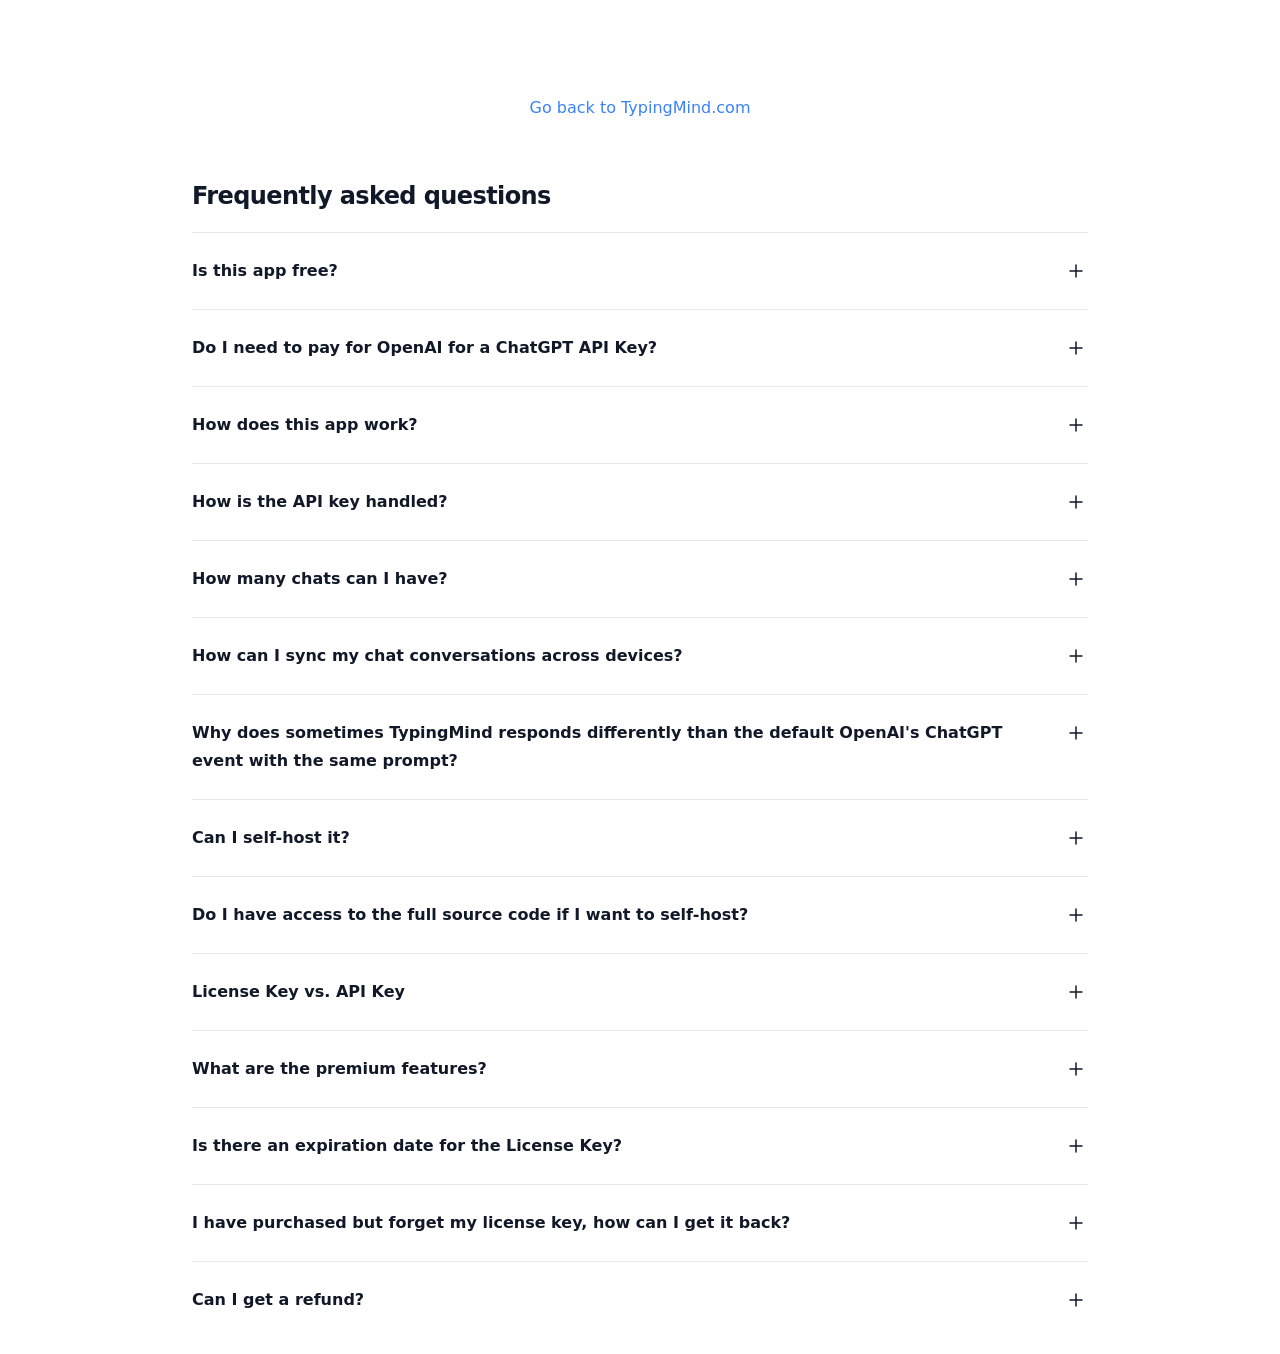
==== faqs.html @ 3e40cc97 "first commit" ====
<!DOCTYPE html><html class="h-full bg-white"><head><meta charSet="utf-8"/><title>Privacy Policy</title><meta name="title" content="TypingMind — A better UI for ChatGPT"/><meta name="description" content="Use ChatGPT with enhanced features like faster response, integrated research tools, prompt library, etc."/><meta property="og:type" content="website"/><meta property="og:url" content="https://typingmind.com/"/><meta property="og:title" content="TypingMind — A better UI for ChatGPT"/><meta property="og:description" content="Use ChatGPT with enhanced features like faster response, integrated research tools, prompt library, etc."/><meta property="og:image" content="https://typingmind.com/poster.png"/><meta property="twitter:card" content="summary_large_image"/><meta property="twitter:url" content="https://typingmind.com/"/><meta property="twitter:title" content="TypingMind — A better UI for ChatGPT"/><meta property="twitter:description" content="Use ChatGPT with enhanced features like faster response, integrated research tools, prompt library, etc."/><meta property="twitter:image" content="https://typingmind.com/poster.png"/><meta name="viewport" content="initial-scale=1, viewport-fit=cover"/><link rel="apple-touch-icon" sizes="152x152" href="/apple-icon-152x152.png"/><link rel="apple-touch-icon" sizes="180x180" href="/apple-icon-180x180.png"/><link rel="icon" type="image/png" sizes="192x192" href="/android-icon-192x192.png"/><link rel="icon" type="image/png" sizes="32x32" href="/favicon-32x32.png"/><link rel="icon" type="image/png" sizes="96x96" href="/favicon-96x96.png"/><link rel="icon" type="image/png" sizes="16x16" href="/favicon-16x16.png"/><link rel="manifest" href="/manifest.json"/><meta name="msapplication-TileColor" content="#ffffff"/><meta name="msapplication-TileImage" content="/ms-icon-144x144.png"/><meta name="theme-color" content="#ffffff"/><meta name="next-head-count" content="25"/><link rel="preload" href="/_next/static/css/171b575410aa240c.css" as="style"/><link rel="stylesheet" href="/_next/static/css/171b575410aa240c.css" data-n-g=""/><noscript data-n-css=""></noscript><script defer="" nomodule="" src="/_next/static/chunks/polyfills-c67a75d1b6f99dc8.js"></script><script src="/_next/static/chunks/webpack-41e4e2d1eb0c0667.js" defer=""></script><script src="/_next/static/chunks/framework-73b8966a3c579ab0.js" defer=""></script><script src="/_next/static/chunks/main-46d7d4518a70ec45.js" defer=""></script><script src="/_next/static/chunks/pages/_app-5fbbe632f30f3ffa.js" defer=""></script><script src="/_next/static/chunks/pages/faqs-4e0dca6d0a93a025.js" defer=""></script><script src="/_next/static/TPPel5Y0nddbW3hP3biga/_buildManifest.js" defer=""></script><script src="/_next/static/TPPel5Y0nddbW3hP3biga/_ssgManifest.js" defer=""></script></head><body class="h-full"><div id="__next"><div class="min-h-screen bg-white"><div class="py-10 "><main><div class="my-10 text-center sticky top-0 bg-white p-4"><a href="/" class="text-blue-500 hover:underline">Go back to TypingMind.com</a></div><div class="px-6"><div class="bg-white"><div class="mx-auto max-w-7xl"><div class="mx-auto max-w-4xl divide-y divide-gray-900/10"><h2 class="text-2xl font-bold leading-10 tracking-tight text-gray-900">Frequently asked questions</h2><dl class="mt-4 space-y-6 divide-y divide-gray-900/10"><div class="pt-6" data-headlessui-state=""><dt><button class="flex w-full items-start justify-between text-left text-gray-900" id="headlessui-disclosure-button-:R26km:" type="button" aria-expanded="false" data-headlessui-state=""><span class="text-base font-semibold leading-7">Is this app free?</span><span class="ml-6 flex h-7 items-center"><svg xmlns="http://www.w3.org/2000/svg" fill="none" viewBox="0 0 24 24" stroke-width="1.5" stroke="currentColor" aria-hidden="true" class="h-6 w-6"><path stroke-linecap="round" stroke-linejoin="round" d="M12 6v12m6-6H6"></path></svg></span></button></dt></div><div class="pt-6" data-headlessui-state=""><dt><button class="flex w-full items-start justify-between text-left text-gray-900" id="headlessui-disclosure-button-:R2akm:" type="button" aria-expanded="false" data-headlessui-state=""><span class="text-base font-semibold leading-7">Do I need to pay for OpenAI for a ChatGPT API Key?</span><span class="ml-6 flex h-7 items-center"><svg xmlns="http://www.w3.org/2000/svg" fill="none" viewBox="0 0 24 24" stroke-width="1.5" stroke="currentColor" aria-hidden="true" class="h-6 w-6"><path stroke-linecap="round" stroke-linejoin="round" d="M12 6v12m6-6H6"></path></svg></span></button></dt></div><div class="pt-6" data-headlessui-state=""><dt><button class="flex w-full items-start justify-between text-left text-gray-900" id="headlessui-disclosure-button-:R2ekm:" type="button" aria-expanded="false" data-headlessui-state=""><span class="text-base font-semibold leading-7">How does this app work?</span><span class="ml-6 flex h-7 items-center"><svg xmlns="http://www.w3.org/2000/svg" fill="none" viewBox="0 0 24 24" stroke-width="1.5" stroke="currentColor" aria-hidden="true" class="h-6 w-6"><path stroke-linecap="round" stroke-linejoin="round" d="M12 6v12m6-6H6"></path></svg></span></button></dt></div><div class="pt-6" data-headlessui-state=""><dt><button class="flex w-full items-start justify-between text-left text-gray-900" id="headlessui-disclosure-button-:R2ikm:" type="button" aria-expanded="false" data-headlessui-state=""><span class="text-base font-semibold leading-7">How is the API key handled?</span><span class="ml-6 flex h-7 items-center"><svg xmlns="http://www.w3.org/2000/svg" fill="none" viewBox="0 0 24 24" stroke-width="1.5" stroke="currentColor" aria-hidden="true" class="h-6 w-6"><path stroke-linecap="round" stroke-linejoin="round" d="M12 6v12m6-6H6"></path></svg></span></button></dt></div><div class="pt-6" data-headlessui-state=""><dt><button class="flex w-full items-start justify-between text-left text-gray-900" id="headlessui-disclosure-button-:R2mkm:" type="button" aria-expanded="false" data-headlessui-state=""><span class="text-base font-semibold leading-7">How many chats can I have?</span><span class="ml-6 flex h-7 items-center"><svg xmlns="http://www.w3.org/2000/svg" fill="none" viewBox="0 0 24 24" stroke-width="1.5" stroke="currentColor" aria-hidden="true" class="h-6 w-6"><path stroke-linecap="round" stroke-linejoin="round" d="M12 6v12m6-6H6"></path></svg></span></button></dt></div><div class="pt-6" data-headlessui-state=""><dt><button class="flex w-full items-start justify-between text-left text-gray-900" id="headlessui-disclosure-button-:R2qkm:" type="button" aria-expanded="false" data-headlessui-state=""><span class="text-base font-semibold leading-7">How can I sync my chat conversations across devices?</span><span class="ml-6 flex h-7 items-center"><svg xmlns="http://www.w3.org/2000/svg" fill="none" viewBox="0 0 24 24" stroke-width="1.5" stroke="currentColor" aria-hidden="true" class="h-6 w-6"><path stroke-linecap="round" stroke-linejoin="round" d="M12 6v12m6-6H6"></path></svg></span></button></dt></div><div class="pt-6" data-headlessui-state=""><dt><button class="flex w-full items-start justify-between text-left text-gray-900" id="headlessui-disclosure-button-:R2ukm:" type="button" aria-expanded="false" data-headlessui-state=""><span class="text-base font-semibold leading-7">Why does sometimes TypingMind responds differently than the default OpenAI&#x27;s ChatGPT event with the same prompt?</span><span class="ml-6 flex h-7 items-center"><svg xmlns="http://www.w3.org/2000/svg" fill="none" viewBox="0 0 24 24" stroke-width="1.5" stroke="currentColor" aria-hidden="true" class="h-6 w-6"><path stroke-linecap="round" stroke-linejoin="round" d="M12 6v12m6-6H6"></path></svg></span></button></dt></div><div class="pt-6" data-headlessui-state=""><dt><button class="flex w-full items-start justify-between text-left text-gray-900" id="headlessui-disclosure-button-:R32km:" type="button" aria-expanded="false" data-headlessui-state=""><span class="text-base font-semibold leading-7">Can I self-host it?</span><span class="ml-6 flex h-7 items-center"><svg xmlns="http://www.w3.org/2000/svg" fill="none" viewBox="0 0 24 24" stroke-width="1.5" stroke="currentColor" aria-hidden="true" class="h-6 w-6"><path stroke-linecap="round" stroke-linejoin="round" d="M12 6v12m6-6H6"></path></svg></span></button></dt></div><div class="pt-6" data-headlessui-state=""><dt><button class="flex w-full items-start justify-between text-left text-gray-900" id="headlessui-disclosure-button-:R36km:" type="button" aria-expanded="false" data-headlessui-state=""><span class="text-base font-semibold leading-7">Do I have access to the full source code if I want to self-host?</span><span class="ml-6 flex h-7 items-center"><svg xmlns="http://www.w3.org/2000/svg" fill="none" viewBox="0 0 24 24" stroke-width="1.5" stroke="currentColor" aria-hidden="true" class="h-6 w-6"><path stroke-linecap="round" stroke-linejoin="round" d="M12 6v12m6-6H6"></path></svg></span></button></dt></div><div class="pt-6" data-headlessui-state=""><dt><button class="flex w-full items-start justify-between text-left text-gray-900" id="headlessui-disclosure-button-:R3akm:" type="button" aria-expanded="false" data-headlessui-state=""><span class="text-base font-semibold leading-7">License Key vs. API Key</span><span class="ml-6 flex h-7 items-center"><svg xmlns="http://www.w3.org/2000/svg" fill="none" viewBox="0 0 24 24" stroke-width="1.5" stroke="currentColor" aria-hidden="true" class="h-6 w-6"><path stroke-linecap="round" stroke-linejoin="round" d="M12 6v12m6-6H6"></path></svg></span></button></dt></div><div class="pt-6" data-headlessui-state=""><dt><button class="flex w-full items-start justify-between text-left text-gray-900" id="headlessui-disclosure-button-:R3ekm:" type="button" aria-expanded="false" data-headlessui-state=""><span class="text-base font-semibold leading-7">What are the premium features?</span><span class="ml-6 flex h-7 items-center"><svg xmlns="http://www.w3.org/2000/svg" fill="none" viewBox="0 0 24 24" stroke-width="1.5" stroke="currentColor" aria-hidden="true" class="h-6 w-6"><path stroke-linecap="round" stroke-linejoin="round" d="M12 6v12m6-6H6"></path></svg></span></button></dt></div><div class="pt-6" data-headlessui-state=""><dt><button class="flex w-full items-start justify-between text-left text-gray-900" id="headlessui-disclosure-button-:R3ikm:" type="button" aria-expanded="false" data-headlessui-state=""><span class="text-base font-semibold leading-7">Is there an expiration date for the License Key?</span><span class="ml-6 flex h-7 items-center"><svg xmlns="http://www.w3.org/2000/svg" fill="none" viewBox="0 0 24 24" stroke-width="1.5" stroke="currentColor" aria-hidden="true" class="h-6 w-6"><path stroke-linecap="round" stroke-linejoin="round" d="M12 6v12m6-6H6"></path></svg></span></button></dt></div><div class="pt-6" data-headlessui-state=""><dt><button class="flex w-full items-start justify-between text-left text-gray-900" id="headlessui-disclosure-button-:R3mkm:" type="button" aria-expanded="false" data-headlessui-state=""><span class="text-base font-semibold leading-7">I have purchased but forget my license key, how can I get it back?</span><span class="ml-6 flex h-7 items-center"><svg xmlns="http://www.w3.org/2000/svg" fill="none" viewBox="0 0 24 24" stroke-width="1.5" stroke="currentColor" aria-hidden="true" class="h-6 w-6"><path stroke-linecap="round" stroke-linejoin="round" d="M12 6v12m6-6H6"></path></svg></span></button></dt></div><div class="pt-6" data-headlessui-state=""><dt><button class="flex w-full items-start justify-between text-left text-gray-900" id="headlessui-disclosure-button-:R3qkm:" type="button" aria-expanded="false" data-headlessui-state=""><span class="text-base font-semibold leading-7">Can I get a refund?</span><span class="ml-6 flex h-7 items-center"><svg xmlns="http://www.w3.org/2000/svg" fill="none" viewBox="0 0 24 24" stroke-width="1.5" stroke="currentColor" aria-hidden="true" class="h-6 w-6"><path stroke-linecap="round" stroke-linejoin="round" d="M12 6v12m6-6H6"></path></svg></span></button></dt></div></dl></div></div></div></div></main></div></div></div><script id="__NEXT_DATA__" type="application/json">{"props":{"pageProps":{}},"page":"/faqs","query":{},"buildId":"TPPel5Y0nddbW3hP3biga","nextExport":true,"autoExport":true,"isFallback":false,"scriptLoader":[]}</script></body></html>
---- _next/static/css/171b575410aa240c.css ----
/*
! tailwindcss v3.2.7 | MIT License | https://tailwindcss.com
*/*,:after,:before{box-sizing:border-box;border:0 solid #e5e7eb}:after,:before{--tw-content:""}html{line-height:1.5;-webkit-text-size-adjust:100%;-moz-tab-size:4;-o-tab-size:4;tab-size:4;font-family:ui-sans-serif,system-ui,-apple-system,BlinkMacSystemFont,Segoe UI,Roboto,Helvetica Neue,Arial,Noto Sans,sans-serif,Apple Color Emoji,Segoe UI Emoji,Segoe UI Symbol,Noto Color Emoji;font-feature-settings:normal}body{margin:0;line-height:inherit}hr{height:0;color:inherit;border-top-width:1px}abbr:where([title]){-webkit-text-decoration:underline dotted;text-decoration:underline dotted}h1,h2,h3,h4,h5,h6{font-size:inherit;font-weight:inherit}a{color:inherit;text-decoration:inherit}b,strong{font-weight:bolder}code,kbd,pre,samp{font-family:ui-monospace,SFMono-Regular,Menlo,Monaco,Consolas,Liberation Mono,Courier New,monospace;font-size:1em}small{font-size:80%}sub,sup{font-size:75%;line-height:0;position:relative;vertical-align:baseline}sub{bottom:-.25em}sup{top:-.5em}table{text-indent:0;border-color:inherit;border-collapse:collapse}button,input,optgroup,select,textarea{font-family:inherit;font-size:100%;font-weight:inherit;line-height:inherit;color:inherit;margin:0;padding:0}button,select{text-transform:none}[type=button],[type=reset],[type=submit],button{-webkit-appearance:button;background-color:transparent;background-image:none}:-moz-focusring{outline:auto}:-moz-ui-invalid{box-shadow:none}progress{vertical-align:baseline}::-webkit-inner-spin-button,::-webkit-outer-spin-button{height:auto}[type=search]{-webkit-appearance:textfield;outline-offset:-2px}::-webkit-search-decoration{-webkit-appearance:none}::-webkit-file-upload-button{-webkit-appearance:button;font:inherit}summary{display:list-item}blockquote,dd,dl,figure,h1,h2,h3,h4,h5,h6,hr,p,pre{margin:0}fieldset{margin:0}fieldset,legend{padding:0}menu,ol,ul{list-style:none;margin:0;padding:0}textarea{resize:vertical}input::-moz-placeholder,textarea::-moz-placeholder{color:#9ca3af}input::placeholder,textarea::placeholder{color:#9ca3af}[role=button],button{cursor:pointer}:disabled{cursor:default}audio,canvas,embed,iframe,img,object,svg,video{display:block;vertical-align:middle}img,video{max-width:100%;height:auto}[hidden]{display:none}[multiple],[type=date],[type=datetime-local],[type=email],[type=month],[type=number],[type=password],[type=search],[type=tel],[type=text],[type=time],[type=url],[type=week],select,textarea{-webkit-appearance:none;-moz-appearance:none;appearance:none;background-color:#fff;border-color:#6b7280;border-width:1px;border-radius:0;padding:.5rem .75rem;font-size:1rem;line-height:1.5rem;--tw-shadow:0 0 #0000}[multiple]:focus,[type=date]:focus,[type=datetime-local]:focus,[type=email]:focus,[type=month]:focus,[type=number]:focus,[type=password]:focus,[type=search]:focus,[type=tel]:focus,[type=text]:focus,[type=time]:focus,[type=url]:focus,[type=week]:focus,select:focus,textarea:focus{outline:2px solid transparent;outline-offset:2px;--tw-ring-inset:var(--tw-empty,/*!*/ /*!*/);--tw-ring-offset-width:0px;--tw-ring-offset-color:#fff;--tw-ring-color:#2563eb;--tw-ring-offset-shadow:var(--tw-ring-inset) 0 0 0 var(--tw-ring-offset-width) var(--tw-ring-offset-color);--tw-ring-shadow:var(--tw-ring-inset) 0 0 0 calc(1px + var(--tw-ring-offset-width)) var(--tw-ring-color);box-shadow:var(--tw-ring-offset-shadow),var(--tw-ring-shadow),var(--tw-shadow);border-color:#2563eb}input::-moz-placeholder,textarea::-moz-placeholder{color:#6b7280;opacity:1}input::placeholder,textarea::placeholder{color:#6b7280;opacity:1}::-webkit-datetime-edit-fields-wrapper{padding:0}::-webkit-date-and-time-value{min-height:1.5em}::-webkit-datetime-edit,::-webkit-datetime-edit-day-field,::-webkit-datetime-edit-hour-field,::-webkit-datetime-edit-meridiem-field,::-webkit-datetime-edit-millisecond-field,::-webkit-datetime-edit-minute-field,::-webkit-datetime-edit-month-field,::-webkit-datetime-edit-second-field,::-webkit-datetime-edit-year-field{padding-top:0;padding-bottom:0}select{background-image:url("data:image/svg+xml,%3csvg xmlns='http://www.w3.org/2000/svg' fill='none' viewBox='0 0 20 20'%3e%3cpath stroke='%236b7280' stroke-linecap='round' stroke-linejoin='round' stroke-width='1.5' d='M6 8l4 4 4-4'/%3e%3c/svg%3e");background-position:right .5rem center;background-repeat:no-repeat;background-size:1.5em 1.5em;padding-right:2.5rem;-webkit-print-color-adjust:exact;print-color-adjust:exact}[multiple]{background-image:none;background-position:0 0;background-repeat:unset;background-size:initial;padding-right:.75rem;-webkit-print-color-adjust:unset;print-color-adjust:unset}[type=checkbox],[type=radio]{-webkit-appearance:none;-moz-appearance:none;appearance:none;padding:0;-webkit-print-color-adjust:exact;print-color-adjust:exact;display:inline-block;vertical-align:middle;background-origin:border-box;-webkit-user-select:none;-moz-user-select:none;user-select:none;flex-shrink:0;height:1rem;width:1rem;color:#2563eb;background-color:#fff;border-color:#6b7280;border-width:1px;--tw-shadow:0 0 #0000}[type=checkbox]{border-radius:0}[type=radio]{border-radius:100%}[type=checkbox]:focus,[type=radio]:focus{outline:2px solid transparent;outline-offset:2px;--tw-ring-inset:var(--tw-empty,/*!*/ /*!*/);--tw-ring-offset-width:2px;--tw-ring-offset-color:#fff;--tw-ring-color:#2563eb;--tw-ring-offset-shadow:var(--tw-ring-inset) 0 0 0 var(--tw-ring-offset-width) var(--tw-ring-offset-color);--tw-ring-shadow:var(--tw-ring-inset) 0 0 0 calc(2px + var(--tw-ring-offset-width)) var(--tw-ring-color);box-shadow:var(--tw-ring-offset-shadow),var(--tw-ring-shadow),var(--tw-shadow)}[type=checkbox]:checked,[type=radio]:checked{border-color:transparent;background-color:currentColor;background-size:100% 100%;background-position:50%;background-repeat:no-repeat}[type=checkbox]:checked{background-image:url("data:image/svg+xml,%3csvg viewBox='0 0 16 16' fill='white' xmlns='http://www.w3.org/2000/svg'%3e%3cpath d='M12.207 4.793a1 1 0 010 1.414l-5 5a1 1 0 01-1.414 0l-2-2a1 1 0 011.414-1.414L6.5 9.086l4.293-4.293a1 1 0 011.414 0z'/%3e%3c/svg%3e")}[type=radio]:checked{background-image:url("data:image/svg+xml,%3csvg viewBox='0 0 16 16' fill='white' xmlns='http://www.w3.org/2000/svg'%3e%3ccircle cx='8' cy='8' r='3'/%3e%3c/svg%3e")}[type=checkbox]:checked:focus,[type=checkbox]:checked:hover,[type=radio]:checked:focus,[type=radio]:checked:hover{border-color:transparent;background-color:currentColor}[type=checkbox]:indeterminate{background-image:url("data:image/svg+xml,%3csvg xmlns='http://www.w3.org/2000/svg' fill='none' viewBox='0 0 16 16'%3e%3cpath stroke='white' stroke-linecap='round' stroke-linejoin='round' stroke-width='2' d='M4 8h8'/%3e%3c/svg%3e");border-color:transparent;background-color:currentColor;background-size:100% 100%;background-position:50%;background-repeat:no-repeat}[type=checkbox]:indeterminate:focus,[type=checkbox]:indeterminate:hover{border-color:transparent;background-color:currentColor}[type=file]{background:unset;border-color:inherit;border-width:0;border-radius:0;padding:0;font-size:unset;line-height:inherit}[type=file]:focus{outline:1px solid ButtonText;outline:1px auto -webkit-focus-ring-color}*,:after,:before{--tw-border-spacing-x:0;--tw-border-spacing-y:0;--tw-translate-x:0;--tw-translate-y:0;--tw-rotate:0;--tw-skew-x:0;--tw-skew-y:0;--tw-scale-x:1;--tw-scale-y:1;--tw-pan-x: ;--tw-pan-y: ;--tw-pinch-zoom: ;--tw-scroll-snap-strictness:proximity;--tw-ordinal: ;--tw-slashed-zero: ;--tw-numeric-figure: ;--tw-numeric-spacing: ;--tw-numeric-fraction: ;--tw-ring-inset: ;--tw-ring-offset-width:0px;--tw-ring-offset-color:#fff;--tw-ring-color:rgba(59,130,246,.5);--tw-ring-offset-shadow:0 0 #0000;--tw-ring-shadow:0 0 #0000;--tw-shadow:0 0 #0000;--tw-shadow-colored:0 0 #0000;--tw-blur: ;--tw-brightness: ;--tw-contrast: ;--tw-grayscale: ;--tw-hue-rotate: ;--tw-invert: ;--tw-saturate: ;--tw-sepia: ;--tw-drop-shadow: ;--tw-backdrop-blur: ;--tw-backdrop-brightness: ;--tw-backdrop-contrast: ;--tw-backdrop-grayscale: ;--tw-backdrop-hue-rotate: ;--tw-backdrop-invert: ;--tw-backdrop-opacity: ;--tw-backdrop-saturate: ;--tw-backdrop-sepia: }::backdrop{--tw-border-spacing-x:0;--tw-border-spacing-y:0;--tw-translate-x:0;--tw-translate-y:0;--tw-rotate:0;--tw-skew-x:0;--tw-skew-y:0;--tw-scale-x:1;--tw-scale-y:1;--tw-pan-x: ;--tw-pan-y: ;--tw-pinch-zoom: ;--tw-scroll-snap-strictness:proximity;--tw-ordinal: ;--tw-slashed-zero: ;--tw-numeric-figure: ;--tw-numeric-spacing: ;--tw-numeric-fraction: ;--tw-ring-inset: ;--tw-ring-offset-width:0px;--tw-ring-offset-color:#fff;--tw-ring-color:rgba(59,130,246,.5);--tw-ring-offset-shadow:0 0 #0000;--tw-ring-shadow:0 0 #0000;--tw-shadow:0 0 #0000;--tw-shadow-colored:0 0 #0000;--tw-blur: ;--tw-brightness: ;--tw-contrast: ;--tw-grayscale: ;--tw-hue-rotate: ;--tw-invert: ;--tw-saturate: ;--tw-sepia: ;--tw-drop-shadow: ;--tw-backdrop-blur: ;--tw-backdrop-brightness: ;--tw-backdrop-contrast: ;--tw-backdrop-grayscale: ;--tw-backdrop-hue-rotate: ;--tw-backdrop-invert: ;--tw-backdrop-opacity: ;--tw-backdrop-saturate: ;--tw-backdrop-sepia: }.prose{color:var(--tw-prose-body);max-width:65ch}.prose :where(p):not(:where([class~=not-prose] *)){margin-top:1.25em;margin-bottom:1.25em}.prose :where([class~=lead]):not(:where([class~=not-prose] *)){color:var(--tw-prose-lead);font-size:1.25em;line-height:1.6;margin-top:1.2em;margin-bottom:1.2em}.prose :where(a):not(:where([class~=not-prose] *)){color:var(--tw-prose-links);text-decoration:underline;font-weight:500}.prose :where(strong):not(:where([class~=not-prose] *)){color:var(--tw-prose-bold);font-weight:600}.prose :where(a strong):not(:where([class~=not-prose] *)){color:inherit}.prose :where(blockquote strong):not(:where([class~=not-prose] *)){color:inherit}.prose :where(thead th strong):not(:where([class~=not-prose] *)){color:inherit}.prose :where(ol):not(:where([class~=not-prose] *)){list-style-type:decimal;margin-top:1.25em;margin-bottom:1.25em;padding-left:1.625em}.prose :where(ol[type=A]):not(:where([class~=not-prose] *)){list-style-type:upper-alpha}.prose :where(ol[type=a]):not(:where([class~=not-prose] *)){list-style-type:lower-alpha}.prose :where(ol[type=A s]):not(:where([class~=not-prose] *)){list-style-type:upper-alpha}.prose :where(ol[type=a s]):not(:where([class~=not-prose] *)){list-style-type:lower-alpha}.prose :where(ol[type=I]):not(:where([class~=not-prose] *)){list-style-type:upper-roman}.prose :where(ol[type=i]):not(:where([class~=not-prose] *)){list-style-type:lower-roman}.prose :where(ol[type=I s]):not(:where([class~=not-prose] *)){list-style-type:upper-roman}.prose :where(ol[type=i s]):not(:where([class~=not-prose] *)){list-style-type:lower-roman}.prose :where(ol[type="1"]):not(:where([class~=not-prose] *)){list-style-type:decimal}.prose :where(ul):not(:where([class~=not-prose] *)){list-style-type:disc;margin-top:1.25em;margin-bottom:1.25em;padding-left:1.625em}.prose :where(ol>li):not(:where([class~=not-prose] *))::marker{font-weight:400;color:var(--tw-prose-counters)}.prose :where(ul>li):not(:where([class~=not-prose] *))::marker{color:var(--tw-prose-bullets)}.prose :where(hr):not(:where([class~=not-prose] *)){border-color:var(--tw-prose-hr);border-top-width:1px;margin-top:3em;margin-bottom:3em}.prose :where(blockquote):not(:where([class~=not-prose] *)){font-weight:500;font-style:italic;color:var(--tw-prose-quotes);border-left-width:.25rem;border-left-color:var(--tw-prose-quote-borders);quotes:"\201C""\201D""\2018""\2019";margin-top:1.6em;margin-bottom:1.6em;padding-left:1em}.prose :where(h1):not(:where([class~=not-prose] *)){color:var(--tw-prose-headings);font-weight:800;font-size:2.25em;margin-top:0;margin-bottom:.8888889em;line-height:1.1111111}.prose :where(h1 strong):not(:where([class~=not-prose] *)){font-weight:900;color:inherit}.prose :where(h2):not(:where([class~=not-prose] *)){color:var(--tw-prose-headings);font-weight:700;font-size:1.5em;margin-top:2em;margin-bottom:1em;line-height:1.3333333}.prose :where(h2 strong):not(:where([class~=not-prose] *)){font-weight:800;color:inherit}.prose :where(h3):not(:where([class~=not-prose] *)){color:var(--tw-prose-headings);font-weight:600;font-size:1.25em;margin-top:1.6em;margin-bottom:.6em;line-height:1.6}.prose :where(h3 strong):not(:where([class~=not-prose] *)){font-weight:700;color:inherit}.prose :where(h4):not(:where([class~=not-prose] *)){color:var(--tw-prose-headings);font-weight:600;margin-top:1.5em;margin-bottom:.5em;line-height:1.5}.prose :where(h4 strong):not(:where([class~=not-prose] *)){font-weight:700;color:inherit}.prose :where(img):not(:where([class~=not-prose] *)){margin-top:2em;margin-bottom:2em}.prose :where(figure>*):not(:where([class~=not-prose] *)){margin-top:0;margin-bottom:0}.prose :where(figcaption):not(:where([class~=not-prose] *)){color:var(--tw-prose-captions);font-size:.875em;line-height:1.4285714;margin-top:.8571429em}.prose :where(a code):not(:where([class~=not-prose] *)){color:inherit}.prose :where(h1 code):not(:where([class~=not-prose] *)){color:inherit}.prose :where(h2 code):not(:where([class~=not-prose] *)){color:inherit;font-size:.875em}.prose :where(h3 code):not(:where([class~=not-prose] *)){color:inherit;font-size:.9em}.prose :where(h4 code):not(:where([class~=not-prose] *)){color:inherit}.prose :where(blockquote code):not(:where([class~=not-prose] *)){color:inherit}.prose :where(thead th code):not(:where([class~=not-prose] *)){color:inherit}.prose :where(pre code):not(:where([class~=not-prose] *)):before{content:none}.prose :where(pre code):not(:where([class~=not-prose] *)):after{content:none}.prose :where(table):not(:where([class~=not-prose] *)){width:100%;table-layout:auto;text-align:left;margin-top:2em;margin-bottom:2em;font-size:.875em;line-height:1.7142857}.prose :where(thead):not(:where([class~=not-prose] *)){border-bottom-width:1px;border-bottom-color:var(--tw-prose-th-borders)}.prose :where(thead th):not(:where([class~=not-prose] *)){color:var(--tw-prose-headings);font-weight:600;vertical-align:bottom;padding-right:.5714286em;padding-bottom:.5714286em;padding-left:.5714286em}.prose :where(tbody tr):not(:where([class~=not-prose] *)){border-bottom-width:1px;border-bottom-color:var(--tw-prose-td-borders)}.prose :where(tbody tr:last-child):not(:where([class~=not-prose] *)){border-bottom-width:0}.prose :where(tbody td):not(:where([class~=not-prose] *)){vertical-align:baseline}.prose :where(tfoot):not(:where([class~=not-prose] *)){border-top-width:1px;border-top-color:var(--tw-prose-th-borders)}.prose :where(tfoot td):not(:where([class~=not-prose] *)){vertical-align:top}.prose{--tw-prose-body:#374151;--tw-prose-headings:#111827;--tw-prose-lead:#4b5563;--tw-prose-links:#111827;--tw-prose-bold:#111827;--tw-prose-counters:#6b7280;--tw-prose-bullets:#d1d5db;--tw-prose-hr:#e5e7eb;--tw-prose-quotes:#111827;--tw-prose-quote-borders:#e5e7eb;--tw-prose-captions:#6b7280;--tw-prose-code:#111827;--tw-prose-pre-code:#e5e7eb;--tw-prose-pre-bg:#1f2937;--tw-prose-th-borders:#d1d5db;--tw-prose-td-borders:#e5e7eb;--tw-prose-invert-body:#d1d5db;--tw-prose-invert-headings:#fff;--tw-prose-invert-lead:#9ca3af;--tw-prose-invert-links:#fff;--tw-prose-invert-bold:#fff;--tw-prose-invert-counters:#9ca3af;--tw-prose-invert-bullets:#4b5563;--tw-prose-invert-hr:#374151;--tw-prose-invert-quotes:#f3f4f6;--tw-prose-invert-quote-borders:#374151;--tw-prose-invert-captions:#9ca3af;--tw-prose-invert-code:#fff;--tw-prose-invert-pre-code:#d1d5db;--tw-prose-invert-pre-bg:rgba(0,0,0,.5);--tw-prose-invert-th-borders:#4b5563;--tw-prose-invert-td-borders:#374151;font-size:1rem;line-height:1.75}.prose :where(video):not(:where([class~=not-prose] *)){margin-top:2em;margin-bottom:2em}.prose :where(figure):not(:where([class~=not-prose] *)){margin-top:2em;margin-bottom:2em}.prose :where(li):not(:where([class~=not-prose] *)){margin-top:.5em;margin-bottom:.5em}.prose :where(ol>li):not(:where([class~=not-prose] *)){padding-left:.375em}.prose :where(ul>li):not(:where([class~=not-prose] *)){padding-left:.375em}.prose :where(.prose>ul>li p):not(:where([class~=not-prose] *)){margin-top:.75em;margin-bottom:.75em}.prose :where(.prose>ul>li>:first-child):not(:where([class~=not-prose] *)){margin-top:1.25em}.prose :where(.prose>ul>li>:last-child):not(:where([class~=not-prose] *)){margin-bottom:1.25em}.prose :where(.prose>ol>li>:first-child):not(:where([class~=not-prose] *)){margin-top:1.25em}.prose :where(.prose>ol>li>:last-child):not(:where([class~=not-prose] *)){margin-bottom:1.25em}.prose :where(ul ul,ul ol,ol ul,ol ol):not(:where([class~=not-prose] *)){margin-top:.75em;margin-bottom:.75em}.prose :where(hr+*):not(:where([class~=not-prose] *)){margin-top:0}.prose :where(h2+*):not(:where([class~=not-prose] *)){margin-top:0}.prose :where(h3+*):not(:where([class~=not-prose] *)){margin-top:0}.prose :where(h4+*):not(:where([class~=not-prose] *)){margin-top:0}.prose :where(thead th:first-child):not(:where([class~=not-prose] *)){padding-left:0}.prose :where(thead th:last-child):not(:where([class~=not-prose] *)){padding-right:0}.prose :where(tbody td,tfoot td):not(:where([class~=not-prose] *)){padding:.5714286em}.prose :where(tbody td:first-child,tfoot td:first-child):not(:where([class~=not-prose] *)){padding-left:0}.prose :where(tbody td:last-child,tfoot td:last-child):not(:where([class~=not-prose] *)){padding-right:0}.prose :where(.prose>:first-child):not(:where([class~=not-prose] *)){margin-top:0}.prose :where(.prose>:last-child):not(:where([class~=not-prose] *)){margin-bottom:0}.prose-sm{font-size:.875rem;line-height:1.7142857}.prose-sm :where(p):not(:where([class~=not-prose] *)){margin-top:1.1428571em;margin-bottom:1.1428571em}.prose-sm :where([class~=lead]):not(:where([class~=not-prose] *)){font-size:1.2857143em;line-height:1.5555556;margin-top:.8888889em;margin-bottom:.8888889em}.prose-sm :where(blockquote):not(:where([class~=not-prose] *)){margin-top:1.3333333em;margin-bottom:1.3333333em;padding-left:1.1111111em}.prose-sm :where(h1):not(:where([class~=not-prose] *)){font-size:2.1428571em;margin-top:0;margin-bottom:.8em;line-height:1.2}.prose-sm :where(h2):not(:where([class~=not-prose] *)){font-size:1.4285714em;margin-top:1.6em;margin-bottom:.8em;line-height:1.4}.prose-sm :where(h3):not(:where([class~=not-prose] *)){font-size:1.2857143em;margin-top:1.5555556em;margin-bottom:.4444444em;line-height:1.5555556}.prose-sm :where(h4):not(:where([class~=not-prose] *)){margin-top:1.4285714em;margin-bottom:.5714286em;line-height:1.4285714}.prose-sm :where(img):not(:where([class~=not-prose] *)){margin-top:1.7142857em;margin-bottom:1.7142857em}.prose-sm :where(video):not(:where([class~=not-prose] *)){margin-top:1.7142857em;margin-bottom:1.7142857em}.prose-sm :where(figure):not(:where([class~=not-prose] *)){margin-top:1.7142857em;margin-bottom:1.7142857em}.prose-sm :where(figure>*):not(:where([class~=not-prose] *)){margin-top:0;margin-bottom:0}.prose-sm :where(figcaption):not(:where([class~=not-prose] *)){font-size:.8571429em;line-height:1.3333333;margin-top:.6666667em}.prose-sm :where(h2 code):not(:where([class~=not-prose] *)){font-size:.9em}.prose-sm :where(h3 code):not(:where([class~=not-prose] *)){font-size:.8888889em}.prose-sm :where(ol):not(:where([class~=not-prose] *)){margin-top:1.1428571em;margin-bottom:1.1428571em;padding-left:1.5714286em}.prose-sm :where(ul):not(:where([class~=not-prose] *)){margin-top:1.1428571em;margin-bottom:1.1428571em;padding-left:1.5714286em}.prose-sm :where(li):not(:where([class~=not-prose] *)){margin-top:.2857143em;margin-bottom:.2857143em}.prose-sm :where(ol>li):not(:where([class~=not-prose] *)){padding-left:.4285714em}.prose-sm :where(ul>li):not(:where([class~=not-prose] *)){padding-left:.4285714em}.prose-sm :where(.prose-sm>ul>li p):not(:where([class~=not-prose] *)){margin-top:.5714286em;margin-bottom:.5714286em}.prose-sm :where(.prose-sm>ul>li>:first-child):not(:where([class~=not-prose] *)){margin-top:1.1428571em}.prose-sm :where(.prose-sm>ul>li>:last-child):not(:where([class~=not-prose] *)){margin-bottom:1.1428571em}.prose-sm :where(.prose-sm>ol>li>:first-child):not(:where([class~=not-prose] *)){margin-top:1.1428571em}.prose-sm :where(.prose-sm>ol>li>:last-child):not(:where([class~=not-prose] *)){margin-bottom:1.1428571em}.prose-sm :where(ul ul,ul ol,ol ul,ol ol):not(:where([class~=not-prose] *)){margin-top:.5714286em;margin-bottom:.5714286em}.prose-sm :where(hr):not(:where([class~=not-prose] *)){margin-top:2.8571429em;margin-bottom:2.8571429em}.prose-sm :where(hr+*):not(:where([class~=not-prose] *)){margin-top:0}.prose-sm :where(h2+*):not(:where([class~=not-prose] *)){margin-top:0}.prose-sm :where(h3+*):not(:where([class~=not-prose] *)){margin-top:0}.prose-sm :where(h4+*):not(:where([class~=not-prose] *)){margin-top:0}.prose-sm :where(table):not(:where([class~=not-prose] *)){font-size:.8571429em;line-height:1.5}.prose-sm :where(thead th):not(:where([class~=not-prose] *)){padding-right:1em;padding-bottom:.6666667em;padding-left:1em}.prose-sm :where(thead th:first-child):not(:where([class~=not-prose] *)){padding-left:0}.prose-sm :where(thead th:last-child):not(:where([class~=not-prose] *)){padding-right:0}.prose-sm :where(tbody td,tfoot td):not(:where([class~=not-prose] *)){padding:.6666667em 1em}.prose-sm :where(tbody td:first-child,tfoot td:first-child):not(:where([class~=not-prose] *)){padding-left:0}.prose-sm :where(tbody td:last-child,tfoot td:last-child):not(:where([class~=not-prose] *)){padding-right:0}.prose-sm :where(.prose-sm>:first-child):not(:where([class~=not-prose] *)){margin-top:0}.prose-sm :where(.prose-sm>:last-child):not(:where([class~=not-prose] *)){margin-bottom:0}.sr-only{position:absolute;width:1px;height:1px;padding:0;margin:-1px;overflow:hidden;clip:rect(0,0,0,0);white-space:nowrap;border-width:0}.static{position:static}.fixed{position:fixed}.absolute{position:absolute}.relative{position:relative}.sticky{position:sticky}.inset-0{top:0;right:0;bottom:0;left:0}.bottom-0{bottom:0}.left-0{left:0}.left-1{left:.25rem}.right-0{right:0}.right-2{right:.5rem}.top-0{top:0}.z-10{z-index:10}.z-40{z-index:40}.z-50{z-index:50}.mx-auto{margin-left:auto;margin-right:auto}.my-0{margin-top:0;margin-bottom:0}.my-1{margin-top:.25rem;margin-bottom:.25rem}.my-10{margin-top:2.5rem;margin-bottom:2.5rem}.my-2{margin-top:.5rem;margin-bottom:.5rem}.my-4{margin-top:1rem;margin-bottom:1rem}.my-5{margin-top:1.25rem;margin-bottom:1.25rem}.-mb-px{margin-bottom:-1px}.-mr-12{margin-right:-3rem}.mb-1{margin-bottom:.25rem}.mb-2{margin-bottom:.5rem}.mb-4{margin-bottom:1rem}.ml-1{margin-left:.25rem}.ml-2{margin-left:.5rem}.ml-3{margin-left:.75rem}.ml-6{margin-left:1.5rem}.mr-1{margin-right:.25rem}.mr-2{margin-right:.5rem}.mt-10{margin-top:2.5rem}.mt-2{margin-top:.5rem}.mt-3{margin-top:.75rem}.mt-4{margin-top:1rem}.mt-5{margin-top:1.25rem}.mt-8{margin-top:2rem}.block{display:block}.inline-block{display:inline-block}.\!inline{display:inline!important}.inline{display:inline}.flex{display:flex}.inline-flex{display:inline-flex}.grid{display:grid}.contents{display:contents}.hidden{display:none}.h-10{height:2.5rem}.h-12{height:3rem}.h-4{height:1rem}.h-40{height:10rem}.h-5{height:1.25rem}.h-6{height:1.5rem}.h-7{height:1.75rem}.h-8{height:2rem}.h-9{height:2.25rem}.h-full{height:100%}.max-h-\[500px\]{max-height:500px}.min-h-0{min-height:0}.min-h-\[36px\]{min-height:36px}.min-h-\[40px\]{min-height:40px}.min-h-\[60px\]{min-height:60px}.min-h-screen{min-height:100vh}.w-1{width:.25rem}.w-10{width:2.5rem}.w-12{width:3rem}.w-14{width:3.5rem}.w-4{width:1rem}.w-5{width:1.25rem}.w-6{width:1.5rem}.w-8{width:2rem}.w-9{width:2.25rem}.w-auto{width:auto}.w-full{width:100%}.min-w-0{min-width:0}.max-w-2xl{max-width:42rem}.max-w-4xl{max-width:56rem}.max-w-7xl{max-width:80rem}.max-w-full{max-width:100%}.max-w-xl{max-width:36rem}.max-w-xs{max-width:20rem}.flex-1{flex:1 1 0%}.flex-none{flex:none}.flex-shrink-0{flex-shrink:0}.shrink{flex-shrink:1}.shrink-0{flex-shrink:0}.-translate-x-full{--tw-translate-x:-100%}.-translate-x-full,.translate-x-0{transform:translate(var(--tw-translate-x),var(--tw-translate-y)) rotate(var(--tw-rotate)) skewX(var(--tw-skew-x)) skewY(var(--tw-skew-y)) scaleX(var(--tw-scale-x)) scaleY(var(--tw-scale-y))}.translate-x-0{--tw-translate-x:0px}.translate-y-0{--tw-translate-y:0px}.translate-y-0,.translate-y-4{transform:translate(var(--tw-translate-x),var(--tw-translate-y)) rotate(var(--tw-rotate)) skewX(var(--tw-skew-x)) skewY(var(--tw-skew-y)) scaleX(var(--tw-scale-x)) scaleY(var(--tw-scale-y))}.translate-y-4{--tw-translate-y:1rem}.transform{transform:translate(var(--tw-translate-x),var(--tw-translate-y)) rotate(var(--tw-rotate)) skewX(var(--tw-skew-x)) skewY(var(--tw-skew-y)) scaleX(var(--tw-scale-x)) scaleY(var(--tw-scale-y))}@keyframes spin{to{transform:rotate(1turn)}}.animate-spin{animation:spin 1s linear infinite}.scroll-mt-32{scroll-margin-top:8rem}.list-disc{list-style-type:disc}.grid-cols-2{grid-template-columns:repeat(2,minmax(0,1fr))}.flex-col{flex-direction:column}.items-start{align-items:flex-start}.items-center{align-items:center}.justify-start{justify-content:flex-start}.justify-center{justify-content:center}.justify-between{justify-content:space-between}.gap-2{gap:.5rem}.gap-x-6{-moz-column-gap:1.5rem;column-gap:1.5rem}.gap-y-2{row-gap:.5rem}.space-x-1>:not([hidden])~:not([hidden]){--tw-space-x-reverse:0;margin-right:calc(.25rem * var(--tw-space-x-reverse));margin-left:calc(.25rem * calc(1 - var(--tw-space-x-reverse)))}.space-x-2>:not([hidden])~:not([hidden]){--tw-space-x-reverse:0;margin-right:calc(.5rem * var(--tw-space-x-reverse));margin-left:calc(.5rem * calc(1 - var(--tw-space-x-reverse)))}.space-x-8>:not([hidden])~:not([hidden]){--tw-space-x-reverse:0;margin-right:calc(2rem * var(--tw-space-x-reverse));margin-left:calc(2rem * calc(1 - var(--tw-space-x-reverse)))}.space-y-1>:not([hidden])~:not([hidden]){--tw-space-y-reverse:0;margin-top:calc(.25rem * calc(1 - var(--tw-space-y-reverse)));margin-bottom:calc(.25rem * var(--tw-space-y-reverse))}.space-y-2>:not([hidden])~:not([hidden]){--tw-space-y-reverse:0;margin-top:calc(.5rem * calc(1 - var(--tw-space-y-reverse)));margin-bottom:calc(.5rem * var(--tw-space-y-reverse))}.space-y-4>:not([hidden])~:not([hidden]){--tw-space-y-reverse:0;margin-top:calc(1rem * calc(1 - var(--tw-space-y-reverse)));margin-bottom:calc(1rem * var(--tw-space-y-reverse))}.space-y-6>:not([hidden])~:not([hidden]){--tw-space-y-reverse:0;margin-top:calc(1.5rem * calc(1 - var(--tw-space-y-reverse)));margin-bottom:calc(1.5rem * var(--tw-space-y-reverse))}.divide-y>:not([hidden])~:not([hidden]){--tw-divide-y-reverse:0;border-top-width:calc(1px * calc(1 - var(--tw-divide-y-reverse)));border-bottom-width:calc(1px * var(--tw-divide-y-reverse))}.divide-gray-900\/10>:not([hidden])~:not([hidden]){border-color:rgba(17,24,39,.1)}.overflow-auto{overflow:auto}.overflow-hidden{overflow:hidden}.overflow-y-auto{overflow-y:auto}.truncate{overflow:hidden;text-overflow:ellipsis}.truncate,.whitespace-nowrap{white-space:nowrap}.whitespace-pre-line{white-space:pre-line}.rounded{border-radius:.25rem}.rounded-full{border-radius:9999px}.rounded-lg{border-radius:.5rem}.rounded-md{border-radius:.375rem}.rounded-sm{border-radius:.125rem}.rounded-xl{border-radius:.75rem}.border{border-width:1px}.border-0{border-width:0}.border-2{border-width:2px}.border-b{border-bottom-width:1px}.border-b-2{border-bottom-width:2px}.border-dashed{border-style:dashed}.border-blue-500{--tw-border-opacity:1;border-color:rgb(59 130 246/var(--tw-border-opacity))}.border-gray-200{--tw-border-opacity:1;border-color:rgb(229 231 235/var(--tw-border-opacity))}.border-gray-300{--tw-border-opacity:1;border-color:rgb(209 213 219/var(--tw-border-opacity))}.border-gray-500{--tw-border-opacity:1;border-color:rgb(107 114 128/var(--tw-border-opacity))}.border-transparent{border-color:transparent}.bg-black{--tw-bg-opacity:1;background-color:rgb(0 0 0/var(--tw-bg-opacity))}.bg-blue-100{--tw-bg-opacity:1;background-color:rgb(219 234 254/var(--tw-bg-opacity))}.bg-blue-500{--tw-bg-opacity:1;background-color:rgb(59 130 246/var(--tw-bg-opacity))}.bg-blue-600{--tw-bg-opacity:1;background-color:rgb(37 99 235/var(--tw-bg-opacity))}.bg-gray-100{--tw-bg-opacity:1;background-color:rgb(243 244 246/var(--tw-bg-opacity))}.bg-gray-200{--tw-bg-opacity:1;background-color:rgb(229 231 235/var(--tw-bg-opacity))}.bg-gray-500{--tw-bg-opacity:1;background-color:rgb(107 114 128/var(--tw-bg-opacity))}.bg-gray-600{--tw-bg-opacity:1;background-color:rgb(75 85 99/var(--tw-bg-opacity))}.bg-gray-700{--tw-bg-opacity:1;background-color:rgb(55 65 81/var(--tw-bg-opacity))}.bg-gray-800{--tw-bg-opacity:1;background-color:rgb(31 41 55/var(--tw-bg-opacity))}.bg-gray-900{--tw-bg-opacity:1;background-color:rgb(17 24 39/var(--tw-bg-opacity))}.bg-green-600{--tw-bg-opacity:1;background-color:rgb(22 163 74/var(--tw-bg-opacity))}.bg-orange-600{--tw-bg-opacity:1;background-color:rgb(234 88 12/var(--tw-bg-opacity))}.bg-white{--tw-bg-opacity:1;background-color:rgb(255 255 255/var(--tw-bg-opacity))}.bg-yellow-700{--tw-bg-opacity:1;background-color:rgb(161 98 7/var(--tw-bg-opacity))}.bg-opacity-75{--tw-bg-opacity:0.75}.bg-gradient-to-r{background-image:linear-gradient(to right,var(--tw-gradient-stops))}.from-purple-400{--tw-gradient-from:#c084fc;--tw-gradient-to:rgba(192,132,252,0);--tw-gradient-stops:var(--tw-gradient-from),var(--tw-gradient-to)}.to-pink-500{--tw-gradient-to:#ec4899}.p-2{padding:.5rem}.p-4{padding:1rem}.p-6{padding:1.5rem}.px-0{padding-left:0;padding-right:0}.px-1{padding-left:.25rem;padding-right:.25rem}.px-12{padding-left:3rem;padding-right:3rem}.px-16{padding-left:4rem;padding-right:4rem}.px-2{padding-left:.5rem;padding-right:.5rem}.px-2\.5{padding-left:.625rem;padding-right:.625rem}.px-3{padding-left:.75rem;padding-right:.75rem}.px-4{padding-left:1rem;padding-right:1rem}.px-5{padding-left:1.25rem;padding-right:1.25rem}.px-6{padding-left:1.5rem;padding-right:1.5rem}.py-0{padding-top:0;padding-bottom:0}.py-0\.5{padding-top:.125rem;padding-bottom:.125rem}.py-1{padding-top:.25rem;padding-bottom:.25rem}.py-10{padding-top:2.5rem;padding-bottom:2.5rem}.py-2{padding-top:.5rem;padding-bottom:.5rem}.py-3{padding-top:.75rem;padding-bottom:.75rem}.py-4{padding-top:1rem;padding-bottom:1rem}.py-8{padding-top:2rem;padding-bottom:2rem}.pb-20{padding-bottom:5rem}.pb-4{padding-bottom:1rem}.pl-12{padding-left:3rem}.pl-3{padding-left:.75rem}.pl-4{padding-left:1rem}.pr-10{padding-right:2.5rem}.pr-12{padding-right:3rem}.pr-2{padding-right:.5rem}.pt-2{padding-top:.5rem}.pt-28{padding-top:7rem}.pt-4{padding-top:1rem}.pt-5{padding-top:1.25rem}.pt-6{padding-top:1.5rem}.text-left{text-align:left}.text-center{text-align:center}.text-right{text-align:right}.align-bottom{vertical-align:bottom}.font-sans{font-family:ui-sans-serif,system-ui,-apple-system,BlinkMacSystemFont,Segoe UI,Roboto,Helvetica Neue,Arial,Noto Sans,sans-serif,Apple Color Emoji,Segoe UI Emoji,Segoe UI Symbol,Noto Color Emoji}.text-2xl{font-size:1.5rem;line-height:2rem}.text-4xl{font-size:2.25rem;line-height:2.5rem}.text-5xl{font-size:3rem;line-height:1}.text-base{font-size:1rem;line-height:1.5rem}.text-lg{font-size:1.125rem;line-height:1.75rem}.text-sm{font-size:.875rem;line-height:1.25rem}.text-xl{font-size:1.25rem;line-height:1.75rem}.text-xs{font-size:.75rem;line-height:1rem}.font-bold{font-weight:700}.font-extrabold{font-weight:800}.font-light{font-weight:300}.font-medium{font-weight:500}.font-normal{font-weight:400}.font-semibold{font-weight:600}.italic{font-style:italic}.leading-10{line-height:2.5rem}.leading-6{line-height:1.5rem}.leading-7{line-height:1.75rem}.tracking-tight{letter-spacing:-.025em}.text-black{--tw-text-opacity:1;color:rgb(0 0 0/var(--tw-text-opacity))}.text-blue-500{--tw-text-opacity:1;color:rgb(59 130 246/var(--tw-text-opacity))}.text-blue-600{--tw-text-opacity:1;color:rgb(37 99 235/var(--tw-text-opacity))}.text-gray-100{--tw-text-opacity:1;color:rgb(243 244 246/var(--tw-text-opacity))}.text-gray-300{--tw-text-opacity:1;color:rgb(209 213 219/var(--tw-text-opacity))}.text-gray-400{--tw-text-opacity:1;color:rgb(156 163 175/var(--tw-text-opacity))}.text-gray-500{--tw-text-opacity:1;color:rgb(107 114 128/var(--tw-text-opacity))}.text-gray-600{--tw-text-opacity:1;color:rgb(75 85 99/var(--tw-text-opacity))}.text-gray-700{--tw-text-opacity:1;color:rgb(55 65 81/var(--tw-text-opacity))}.text-gray-800{--tw-text-opacity:1;color:rgb(31 41 55/var(--tw-text-opacity))}.text-gray-900{--tw-text-opacity:1;color:rgb(17 24 39/var(--tw-text-opacity))}.text-green-500{--tw-text-opacity:1;color:rgb(34 197 94/var(--tw-text-opacity))}.text-green-600{--tw-text-opacity:1;color:rgb(22 163 74/var(--tw-text-opacity))}.text-red-500{--tw-text-opacity:1;color:rgb(239 68 68/var(--tw-text-opacity))}.text-white{--tw-text-opacity:1;color:rgb(255 255 255/var(--tw-text-opacity))}.line-through{text-decoration-line:line-through}.opacity-0{opacity:0}.opacity-100{opacity:1}.opacity-25{opacity:.25}.opacity-75{opacity:.75}.shadow{--tw-shadow:0 1px 3px 0 rgba(0,0,0,.1),0 1px 2px -1px rgba(0,0,0,.1);--tw-shadow-colored:0 1px 3px 0 var(--tw-shadow-color),0 1px 2px -1px var(--tw-shadow-color)}.shadow,.shadow-md{box-shadow:var(--tw-ring-offset-shadow,0 0 #0000),var(--tw-ring-shadow,0 0 #0000),var(--tw-shadow)}.shadow-md{--tw-shadow:0 4px 6px -1px rgba(0,0,0,.1),0 2px 4px -2px rgba(0,0,0,.1);--tw-shadow-colored:0 4px 6px -1px var(--tw-shadow-color),0 2px 4px -2px var(--tw-shadow-color)}.shadow-sm{--tw-shadow:0 1px 2px 0 rgba(0,0,0,.05);--tw-shadow-colored:0 1px 2px 0 var(--tw-shadow-color)}.shadow-sm,.shadow-xl{box-shadow:var(--tw-ring-offset-shadow,0 0 #0000),var(--tw-ring-shadow,0 0 #0000),var(--tw-shadow)}.shadow-xl{--tw-shadow:0 20px 25px -5px rgba(0,0,0,.1),0 8px 10px -6px rgba(0,0,0,.1);--tw-shadow-colored:0 20px 25px -5px var(--tw-shadow-color),0 8px 10px -6px var(--tw-shadow-color)}.ring-1{--tw-ring-offset-shadow:var(--tw-ring-inset) 0 0 0 var(--tw-ring-offset-width) var(--tw-ring-offset-color);--tw-ring-shadow:var(--tw-ring-inset) 0 0 0 calc(1px + var(--tw-ring-offset-width)) var(--tw-ring-color)}.ring-1,.ring-2{box-shadow:var(--tw-ring-offset-shadow),var(--tw-ring-shadow),var(--tw-shadow,0 0 #0000)}.ring-2{--tw-ring-offset-shadow:var(--tw-ring-inset) 0 0 0 var(--tw-ring-offset-width) var(--tw-ring-offset-color);--tw-ring-shadow:var(--tw-ring-inset) 0 0 0 calc(2px + var(--tw-ring-offset-width)) var(--tw-ring-color)}.ring-inset{--tw-ring-inset:inset}.ring-blue-500{--tw-ring-opacity:1;--tw-ring-color:rgb(59 130 246/var(--tw-ring-opacity))}.ring-gray-300{--tw-ring-opacity:1;--tw-ring-color:rgb(209 213 219/var(--tw-ring-opacity))}.filter{filter:var(--tw-blur) var(--tw-brightness) var(--tw-contrast) var(--tw-grayscale) var(--tw-hue-rotate) var(--tw-invert) var(--tw-saturate) var(--tw-sepia) var(--tw-drop-shadow)}.backdrop-blur{--tw-backdrop-blur:blur(8px);-webkit-backdrop-filter:var(--tw-backdrop-blur) var(--tw-backdrop-brightness) var(--tw-backdrop-contrast) var(--tw-backdrop-grayscale) var(--tw-backdrop-hue-rotate) var(--tw-backdrop-invert) var(--tw-backdrop-opacity) var(--tw-backdrop-saturate) var(--tw-backdrop-sepia);backdrop-filter:var(--tw-backdrop-blur) var(--tw-backdrop-brightness) var(--tw-backdrop-contrast) var(--tw-backdrop-grayscale) var(--tw-backdrop-hue-rotate) var(--tw-backdrop-invert) var(--tw-backdrop-opacity) var(--tw-backdrop-saturate) var(--tw-backdrop-sepia)}.transition{transition-property:color,background-color,border-color,text-decoration-color,fill,stroke,opacity,box-shadow,transform,filter,-webkit-backdrop-filter;transition-property:color,background-color,border-color,text-decoration-color,fill,stroke,opacity,box-shadow,transform,filter,backdrop-filter;transition-property:color,background-color,border-color,text-decoration-color,fill,stroke,opacity,box-shadow,transform,filter,backdrop-filter,-webkit-backdrop-filter;transition-timing-function:cubic-bezier(.4,0,.2,1);transition-duration:.15s}.transition-all{transition-property:all;transition-timing-function:cubic-bezier(.4,0,.2,1);transition-duration:.15s}.transition-colors{transition-property:color,background-color,border-color,text-decoration-color,fill,stroke;transition-timing-function:cubic-bezier(.4,0,.2,1);transition-duration:.15s}.transition-opacity{transition-property:opacity;transition-timing-function:cubic-bezier(.4,0,.2,1)}.duration-150,.transition-opacity{transition-duration:.15s}.duration-200{transition-duration:.2s}.duration-300{transition-duration:.3s}.ease-in{transition-timing-function:cubic-bezier(.4,0,1,1)}.ease-in-out{transition-timing-function:cubic-bezier(.4,0,.2,1)}.ease-linear{transition-timing-function:linear}.ease-out{transition-timing-function:cubic-bezier(0,0,.2,1)}.pb-safe{padding-bottom:env(safe-area-inset-bottom)}.shadow-bottom{box-shadow:0 6px 6px -6px rgba(0,0,0,.2)}a,button,input{touch-action:manipulation}.highlight-darkblue::-moz-selection{background:#2b3951}.highlight-darkblue::selection{background:#2b3951}.placeholder\:text-gray-400::-moz-placeholder{--tw-text-opacity:1;color:rgb(156 163 175/var(--tw-text-opacity))}.placeholder\:text-gray-400::placeholder{--tw-text-opacity:1;color:rgb(156 163 175/var(--tw-text-opacity))}.hover\:border-gray-200:hover{--tw-border-opacity:1;border-color:rgb(229 231 235/var(--tw-border-opacity))}.hover\:bg-blue-500:hover{--tw-bg-opacity:1;background-color:rgb(59 130 246/var(--tw-bg-opacity))}.hover\:bg-blue-700:hover{--tw-bg-opacity:1;background-color:rgb(29 78 216/var(--tw-bg-opacity))}.hover\:bg-gray-100:hover{--tw-bg-opacity:1;background-color:rgb(243 244 246/var(--tw-bg-opacity))}.hover\:bg-gray-50:hover{--tw-bg-opacity:1;background-color:rgb(249 250 251/var(--tw-bg-opacity))}.hover\:bg-gray-500:hover{--tw-bg-opacity:1;background-color:rgb(107 114 128/var(--tw-bg-opacity))}.hover\:bg-gray-700:hover{--tw-bg-opacity:1;background-color:rgb(55 65 81/var(--tw-bg-opacity))}.hover\:bg-green-500:hover{--tw-bg-opacity:1;background-color:rgb(34 197 94/var(--tw-bg-opacity))}.hover\:bg-orange-500:hover{--tw-bg-opacity:1;background-color:rgb(249 115 22/var(--tw-bg-opacity))}.hover\:text-black:hover{--tw-text-opacity:1;color:rgb(0 0 0/var(--tw-text-opacity))}.hover\:text-gray-100:hover{--tw-text-opacity:1;color:rgb(243 244 246/var(--tw-text-opacity))}.hover\:text-gray-700:hover{--tw-text-opacity:1;color:rgb(55 65 81/var(--tw-text-opacity))}.hover\:text-gray-900:hover{--tw-text-opacity:1;color:rgb(17 24 39/var(--tw-text-opacity))}.hover\:text-white:hover{--tw-text-opacity:1;color:rgb(255 255 255/var(--tw-text-opacity))}.hover\:underline:hover{text-decoration-line:underline}.focus\:border-blue-500:focus{--tw-border-opacity:1;border-color:rgb(59 130 246/var(--tw-border-opacity))}.focus\:outline-none:focus{outline:2px solid transparent;outline-offset:2px}.focus\:outline:focus{outline-style:solid}.focus\:ring-2:focus{--tw-ring-offset-shadow:var(--tw-ring-inset) 0 0 0 var(--tw-ring-offset-width) var(--tw-ring-offset-color);--tw-ring-shadow:var(--tw-ring-inset) 0 0 0 calc(2px + var(--tw-ring-offset-width)) var(--tw-ring-color);box-shadow:var(--tw-ring-offset-shadow),var(--tw-ring-shadow),var(--tw-shadow,0 0 #0000)}.focus\:ring-inset:focus{--tw-ring-inset:inset}.focus\:ring-blue-500:focus{--tw-ring-opacity:1;--tw-ring-color:rgb(59 130 246/var(--tw-ring-opacity))}.focus\:ring-blue-600:focus{--tw-ring-opacity:1;--tw-ring-color:rgb(37 99 235/var(--tw-ring-opacity))}.focus\:ring-indigo-500:focus{--tw-ring-opacity:1;--tw-ring-color:rgb(99 102 241/var(--tw-ring-opacity))}.focus\:ring-white:focus{--tw-ring-opacity:1;--tw-ring-color:rgb(255 255 255/var(--tw-ring-opacity))}.focus\:ring-offset-2:focus{--tw-ring-offset-width:2px}.active\:bg-blue-600:active{--tw-bg-opacity:1;background-color:rgb(37 99 235/var(--tw-bg-opacity))}.active\:bg-orange-600:active{--tw-bg-opacity:1;background-color:rgb(234 88 12/var(--tw-bg-opacity))}.disabled\:cursor-default:disabled{cursor:default}.disabled\:bg-gray-400:disabled{--tw-bg-opacity:1;background-color:rgb(156 163 175/var(--tw-bg-opacity))}.disabled\:text-gray-500:disabled{--tw-text-opacity:1;color:rgb(107 114 128/var(--tw-text-opacity))}.group:hover .group-hover\:rotate-180{--tw-rotate:180deg}.group:hover .group-hover\:rotate-180,.group:hover .group-hover\:scale-125{transform:translate(var(--tw-translate-x),var(--tw-translate-y)) rotate(var(--tw-rotate)) skewX(var(--tw-skew-x)) skewY(var(--tw-skew-y)) scaleX(var(--tw-scale-x)) scaleY(var(--tw-scale-y))}.group:hover .group-hover\:scale-125{--tw-scale-x:1.25;--tw-scale-y:1.25}.group:hover .group-hover\:opacity-100{opacity:1}@media (min-width:640px){.sm\:my-10{margin-top:2.5rem;margin-bottom:2.5rem}.sm\:my-8{margin-top:2rem;margin-bottom:2rem}.sm\:mt-6{margin-top:1.5rem}.sm\:block{display:block}.sm\:inline-block{display:inline-block}.sm\:hidden{display:none}.sm\:h-4{height:1rem}.sm\:h-screen{height:100vh}.sm\:w-4{width:1rem}.sm\:max-w-lg{max-width:32rem}.sm\:max-w-sm{max-width:24rem}.sm\:translate-y-0{--tw-translate-y:0px}.sm\:scale-100,.sm\:translate-y-0{transform:translate(var(--tw-translate-x),var(--tw-translate-y)) rotate(var(--tw-rotate)) skewX(var(--tw-skew-x)) skewY(var(--tw-skew-y)) scaleX(var(--tw-scale-x)) scaleY(var(--tw-scale-y))}.sm\:scale-100{--tw-scale-x:1;--tw-scale-y:1}.sm\:scale-95{--tw-scale-x:.95;--tw-scale-y:.95;transform:translate(var(--tw-translate-x),var(--tw-translate-y)) rotate(var(--tw-rotate)) skewX(var(--tw-skew-x)) skewY(var(--tw-skew-y)) scaleX(var(--tw-scale-x)) scaleY(var(--tw-scale-y))}.sm\:grid-cols-2{grid-template-columns:repeat(2,minmax(0,1fr))}.sm\:p-0{padding:0}.sm\:p-10{padding:2.5rem}.sm\:p-6{padding:1.5rem}.sm\:px-10{padding-left:2.5rem;padding-right:2.5rem}.sm\:py-1{padding-top:.25rem;padding-bottom:.25rem}.sm\:py-1\.5{padding-top:.375rem;padding-bottom:.375rem}.sm\:align-middle{vertical-align:middle}.sm\:text-5xl{font-size:3rem;line-height:1}.sm\:text-sm{font-size:.875rem;line-height:1.25rem}.sm\:text-xl{font-size:1.25rem;line-height:1.75rem}.sm\:leading-6{line-height:1.5rem}}@media (min-width:768px){.md\:inline-block{display:inline-block}}@media (min-width:1024px){.lg\:fixed{position:fixed}.lg\:inset-y-0{top:0;bottom:0}.lg\:flex{display:flex}.lg\:hidden{display:none}.lg\:w-80{width:20rem}.lg\:flex-col{flex-direction:column}.lg\:pl-80{padding-left:20rem}}
---- _next/static/css/171b575410aa240c.css ----
/*
! tailwindcss v3.2.7 | MIT License | https://tailwindcss.com
*/*,:after,:before{box-sizing:border-box;border:0 solid #e5e7eb}:after,:before{--tw-content:""}html{line-height:1.5;-webkit-text-size-adjust:100%;-moz-tab-size:4;-o-tab-size:4;tab-size:4;font-family:ui-sans-serif,system-ui,-apple-system,BlinkMacSystemFont,Segoe UI,Roboto,Helvetica Neue,Arial,Noto Sans,sans-serif,Apple Color Emoji,Segoe UI Emoji,Segoe UI Symbol,Noto Color Emoji;font-feature-settings:normal}body{margin:0;line-height:inherit}hr{height:0;color:inherit;border-top-width:1px}abbr:where([title]){-webkit-text-decoration:underline dotted;text-decoration:underline dotted}h1,h2,h3,h4,h5,h6{font-size:inherit;font-weight:inherit}a{color:inherit;text-decoration:inherit}b,strong{font-weight:bolder}code,kbd,pre,samp{font-family:ui-monospace,SFMono-Regular,Menlo,Monaco,Consolas,Liberation Mono,Courier New,monospace;font-size:1em}small{font-size:80%}sub,sup{font-size:75%;line-height:0;position:relative;vertical-align:baseline}sub{bottom:-.25em}sup{top:-.5em}table{text-indent:0;border-color:inherit;border-collapse:collapse}button,input,optgroup,select,textarea{font-family:inherit;font-size:100%;font-weight:inherit;line-height:inherit;color:inherit;margin:0;padding:0}button,select{text-transform:none}[type=button],[type=reset],[type=submit],button{-webkit-appearance:button;background-color:transparent;background-image:none}:-moz-focusring{outline:auto}:-moz-ui-invalid{box-shadow:none}progress{vertical-align:baseline}::-webkit-inner-spin-button,::-webkit-outer-spin-button{height:auto}[type=search]{-webkit-appearance:textfield;outline-offset:-2px}::-webkit-search-decoration{-webkit-appearance:none}::-webkit-file-upload-button{-webkit-appearance:button;font:inherit}summary{display:list-item}blockquote,dd,dl,figure,h1,h2,h3,h4,h5,h6,hr,p,pre{margin:0}fieldset{margin:0}fieldset,legend{padding:0}menu,ol,ul{list-style:none;margin:0;padding:0}textarea{resize:vertical}input::-moz-placeholder,textarea::-moz-placeholder{color:#9ca3af}input::placeholder,textarea::placeholder{color:#9ca3af}[role=button],button{cursor:pointer}:disabled{cursor:default}audio,canvas,embed,iframe,img,object,svg,video{display:block;vertical-align:middle}img,video{max-width:100%;height:auto}[hidden]{display:none}[multiple],[type=date],[type=datetime-local],[type=email],[type=month],[type=number],[type=password],[type=search],[type=tel],[type=text],[type=time],[type=url],[type=week],select,textarea{-webkit-appearance:none;-moz-appearance:none;appearance:none;background-color:#fff;border-color:#6b7280;border-width:1px;border-radius:0;padding:.5rem .75rem;font-size:1rem;line-height:1.5rem;--tw-shadow:0 0 #0000}[multiple]:focus,[type=date]:focus,[type=datetime-local]:focus,[type=email]:focus,[type=month]:focus,[type=number]:focus,[type=password]:focus,[type=search]:focus,[type=tel]:focus,[type=text]:focus,[type=time]:focus,[type=url]:focus,[type=week]:focus,select:focus,textarea:focus{outline:2px solid transparent;outline-offset:2px;--tw-ring-inset:var(--tw-empty,/*!*/ /*!*/);--tw-ring-offset-width:0px;--tw-ring-offset-color:#fff;--tw-ring-color:#2563eb;--tw-ring-offset-shadow:var(--tw-ring-inset) 0 0 0 var(--tw-ring-offset-width) var(--tw-ring-offset-color);--tw-ring-shadow:var(--tw-ring-inset) 0 0 0 calc(1px + var(--tw-ring-offset-width)) var(--tw-ring-color);box-shadow:var(--tw-ring-offset-shadow),var(--tw-ring-shadow),var(--tw-shadow);border-color:#2563eb}input::-moz-placeholder,textarea::-moz-placeholder{color:#6b7280;opacity:1}input::placeholder,textarea::placeholder{color:#6b7280;opacity:1}::-webkit-datetime-edit-fields-wrapper{padding:0}::-webkit-date-and-time-value{min-height:1.5em}::-webkit-datetime-edit,::-webkit-datetime-edit-day-field,::-webkit-datetime-edit-hour-field,::-webkit-datetime-edit-meridiem-field,::-webkit-datetime-edit-millisecond-field,::-webkit-datetime-edit-minute-field,::-webkit-datetime-edit-month-field,::-webkit-datetime-edit-second-field,::-webkit-datetime-edit-year-field{padding-top:0;padding-bottom:0}select{background-image:url("data:image/svg+xml,%3csvg xmlns='http://www.w3.org/2000/svg' fill='none' viewBox='0 0 20 20'%3e%3cpath stroke='%236b7280' stroke-linecap='round' stroke-linejoin='round' stroke-width='1.5' d='M6 8l4 4 4-4'/%3e%3c/svg%3e");background-position:right .5rem center;background-repeat:no-repeat;background-size:1.5em 1.5em;padding-right:2.5rem;-webkit-print-color-adjust:exact;print-color-adjust:exact}[multiple]{background-image:none;background-position:0 0;background-repeat:unset;background-size:initial;padding-right:.75rem;-webkit-print-color-adjust:unset;print-color-adjust:unset}[type=checkbox],[type=radio]{-webkit-appearance:none;-moz-appearance:none;appearance:none;padding:0;-webkit-print-color-adjust:exact;print-color-adjust:exact;display:inline-block;vertical-align:middle;background-origin:border-box;-webkit-user-select:none;-moz-user-select:none;user-select:none;flex-shrink:0;height:1rem;width:1rem;color:#2563eb;background-color:#fff;border-color:#6b7280;border-width:1px;--tw-shadow:0 0 #0000}[type=checkbox]{border-radius:0}[type=radio]{border-radius:100%}[type=checkbox]:focus,[type=radio]:focus{outline:2px solid transparent;outline-offset:2px;--tw-ring-inset:var(--tw-empty,/*!*/ /*!*/);--tw-ring-offset-width:2px;--tw-ring-offset-color:#fff;--tw-ring-color:#2563eb;--tw-ring-offset-shadow:var(--tw-ring-inset) 0 0 0 var(--tw-ring-offset-width) var(--tw-ring-offset-color);--tw-ring-shadow:var(--tw-ring-inset) 0 0 0 calc(2px + var(--tw-ring-offset-width)) var(--tw-ring-color);box-shadow:var(--tw-ring-offset-shadow),var(--tw-ring-shadow),var(--tw-shadow)}[type=checkbox]:checked,[type=radio]:checked{border-color:transparent;background-color:currentColor;background-size:100% 100%;background-position:50%;background-repeat:no-repeat}[type=checkbox]:checked{background-image:url("data:image/svg+xml,%3csvg viewBox='0 0 16 16' fill='white' xmlns='http://www.w3.org/2000/svg'%3e%3cpath d='M12.207 4.793a1 1 0 010 1.414l-5 5a1 1 0 01-1.414 0l-2-2a1 1 0 011.414-1.414L6.5 9.086l4.293-4.293a1 1 0 011.414 0z'/%3e%3c/svg%3e")}[type=radio]:checked{background-image:url("data:image/svg+xml,%3csvg viewBox='0 0 16 16' fill='white' xmlns='http://www.w3.org/2000/svg'%3e%3ccircle cx='8' cy='8' r='3'/%3e%3c/svg%3e")}[type=checkbox]:checked:focus,[type=checkbox]:checked:hover,[type=radio]:checked:focus,[type=radio]:checked:hover{border-color:transparent;background-color:currentColor}[type=checkbox]:indeterminate{background-image:url("data:image/svg+xml,%3csvg xmlns='http://www.w3.org/2000/svg' fill='none' viewBox='0 0 16 16'%3e%3cpath stroke='white' stroke-linecap='round' stroke-linejoin='round' stroke-width='2' d='M4 8h8'/%3e%3c/svg%3e");border-color:transparent;background-color:currentColor;background-size:100% 100%;background-position:50%;background-repeat:no-repeat}[type=checkbox]:indeterminate:focus,[type=checkbox]:indeterminate:hover{border-color:transparent;background-color:currentColor}[type=file]{background:unset;border-color:inherit;border-width:0;border-radius:0;padding:0;font-size:unset;line-height:inherit}[type=file]:focus{outline:1px solid ButtonText;outline:1px auto -webkit-focus-ring-color}*,:after,:before{--tw-border-spacing-x:0;--tw-border-spacing-y:0;--tw-translate-x:0;--tw-translate-y:0;--tw-rotate:0;--tw-skew-x:0;--tw-skew-y:0;--tw-scale-x:1;--tw-scale-y:1;--tw-pan-x: ;--tw-pan-y: ;--tw-pinch-zoom: ;--tw-scroll-snap-strictness:proximity;--tw-ordinal: ;--tw-slashed-zero: ;--tw-numeric-figure: ;--tw-numeric-spacing: ;--tw-numeric-fraction: ;--tw-ring-inset: ;--tw-ring-offset-width:0px;--tw-ring-offset-color:#fff;--tw-ring-color:rgba(59,130,246,.5);--tw-ring-offset-shadow:0 0 #0000;--tw-ring-shadow:0 0 #0000;--tw-shadow:0 0 #0000;--tw-shadow-colored:0 0 #0000;--tw-blur: ;--tw-brightness: ;--tw-contrast: ;--tw-grayscale: ;--tw-hue-rotate: ;--tw-invert: ;--tw-saturate: ;--tw-sepia: ;--tw-drop-shadow: ;--tw-backdrop-blur: ;--tw-backdrop-brightness: ;--tw-backdrop-contrast: ;--tw-backdrop-grayscale: ;--tw-backdrop-hue-rotate: ;--tw-backdrop-invert: ;--tw-backdrop-opacity: ;--tw-backdrop-saturate: ;--tw-backdrop-sepia: }::backdrop{--tw-border-spacing-x:0;--tw-border-spacing-y:0;--tw-translate-x:0;--tw-translate-y:0;--tw-rotate:0;--tw-skew-x:0;--tw-skew-y:0;--tw-scale-x:1;--tw-scale-y:1;--tw-pan-x: ;--tw-pan-y: ;--tw-pinch-zoom: ;--tw-scroll-snap-strictness:proximity;--tw-ordinal: ;--tw-slashed-zero: ;--tw-numeric-figure: ;--tw-numeric-spacing: ;--tw-numeric-fraction: ;--tw-ring-inset: ;--tw-ring-offset-width:0px;--tw-ring-offset-color:#fff;--tw-ring-color:rgba(59,130,246,.5);--tw-ring-offset-shadow:0 0 #0000;--tw-ring-shadow:0 0 #0000;--tw-shadow:0 0 #0000;--tw-shadow-colored:0 0 #0000;--tw-blur: ;--tw-brightness: ;--tw-contrast: ;--tw-grayscale: ;--tw-hue-rotate: ;--tw-invert: ;--tw-saturate: ;--tw-sepia: ;--tw-drop-shadow: ;--tw-backdrop-blur: ;--tw-backdrop-brightness: ;--tw-backdrop-contrast: ;--tw-backdrop-grayscale: ;--tw-backdrop-hue-rotate: ;--tw-backdrop-invert: ;--tw-backdrop-opacity: ;--tw-backdrop-saturate: ;--tw-backdrop-sepia: }.prose{color:var(--tw-prose-body);max-width:65ch}.prose :where(p):not(:where([class~=not-prose] *)){margin-top:1.25em;margin-bottom:1.25em}.prose :where([class~=lead]):not(:where([class~=not-prose] *)){color:var(--tw-prose-lead);font-size:1.25em;line-height:1.6;margin-top:1.2em;margin-bottom:1.2em}.prose :where(a):not(:where([class~=not-prose] *)){color:var(--tw-prose-links);text-decoration:underline;font-weight:500}.prose :where(strong):not(:where([class~=not-prose] *)){color:var(--tw-prose-bold);font-weight:600}.prose :where(a strong):not(:where([class~=not-prose] *)){color:inherit}.prose :where(blockquote strong):not(:where([class~=not-prose] *)){color:inherit}.prose :where(thead th strong):not(:where([class~=not-prose] *)){color:inherit}.prose :where(ol):not(:where([class~=not-prose] *)){list-style-type:decimal;margin-top:1.25em;margin-bottom:1.25em;padding-left:1.625em}.prose :where(ol[type=A]):not(:where([class~=not-prose] *)){list-style-type:upper-alpha}.prose :where(ol[type=a]):not(:where([class~=not-prose] *)){list-style-type:lower-alpha}.prose :where(ol[type=A s]):not(:where([class~=not-prose] *)){list-style-type:upper-alpha}.prose :where(ol[type=a s]):not(:where([class~=not-prose] *)){list-style-type:lower-alpha}.prose :where(ol[type=I]):not(:where([class~=not-prose] *)){list-style-type:upper-roman}.prose :where(ol[type=i]):not(:where([class~=not-prose] *)){list-style-type:lower-roman}.prose :where(ol[type=I s]):not(:where([class~=not-prose] *)){list-style-type:upper-roman}.prose :where(ol[type=i s]):not(:where([class~=not-prose] *)){list-style-type:lower-roman}.prose :where(ol[type="1"]):not(:where([class~=not-prose] *)){list-style-type:decimal}.prose :where(ul):not(:where([class~=not-prose] *)){list-style-type:disc;margin-top:1.25em;margin-bottom:1.25em;padding-left:1.625em}.prose :where(ol>li):not(:where([class~=not-prose] *))::marker{font-weight:400;color:var(--tw-prose-counters)}.prose :where(ul>li):not(:where([class~=not-prose] *))::marker{color:var(--tw-prose-bullets)}.prose :where(hr):not(:where([class~=not-prose] *)){border-color:var(--tw-prose-hr);border-top-width:1px;margin-top:3em;margin-bottom:3em}.prose :where(blockquote):not(:where([class~=not-prose] *)){font-weight:500;font-style:italic;color:var(--tw-prose-quotes);border-left-width:.25rem;border-left-color:var(--tw-prose-quote-borders);quotes:"\201C""\201D""\2018""\2019";margin-top:1.6em;margin-bottom:1.6em;padding-left:1em}.prose :where(h1):not(:where([class~=not-prose] *)){color:var(--tw-prose-headings);font-weight:800;font-size:2.25em;margin-top:0;margin-bottom:.8888889em;line-height:1.1111111}.prose :where(h1 strong):not(:where([class~=not-prose] *)){font-weight:900;color:inherit}.prose :where(h2):not(:where([class~=not-prose] *)){color:var(--tw-prose-headings);font-weight:700;font-size:1.5em;margin-top:2em;margin-bottom:1em;line-height:1.3333333}.prose :where(h2 strong):not(:where([class~=not-prose] *)){font-weight:800;color:inherit}.prose :where(h3):not(:where([class~=not-prose] *)){color:var(--tw-prose-headings);font-weight:600;font-size:1.25em;margin-top:1.6em;margin-bottom:.6em;line-height:1.6}.prose :where(h3 strong):not(:where([class~=not-prose] *)){font-weight:700;color:inherit}.prose :where(h4):not(:where([class~=not-prose] *)){color:var(--tw-prose-headings);font-weight:600;margin-top:1.5em;margin-bottom:.5em;line-height:1.5}.prose :where(h4 strong):not(:where([class~=not-prose] *)){font-weight:700;color:inherit}.prose :where(img):not(:where([class~=not-prose] *)){margin-top:2em;margin-bottom:2em}.prose :where(figure>*):not(:where([class~=not-prose] *)){margin-top:0;margin-bottom:0}.prose :where(figcaption):not(:where([class~=not-prose] *)){color:var(--tw-prose-captions);font-size:.875em;line-height:1.4285714;margin-top:.8571429em}.prose :where(a code):not(:where([class~=not-prose] *)){color:inherit}.prose :where(h1 code):not(:where([class~=not-prose] *)){color:inherit}.prose :where(h2 code):not(:where([class~=not-prose] *)){color:inherit;font-size:.875em}.prose :where(h3 code):not(:where([class~=not-prose] *)){color:inherit;font-size:.9em}.prose :where(h4 code):not(:where([class~=not-prose] *)){color:inherit}.prose :where(blockquote code):not(:where([class~=not-prose] *)){color:inherit}.prose :where(thead th code):not(:where([class~=not-prose] *)){color:inherit}.prose :where(pre code):not(:where([class~=not-prose] *)):before{content:none}.prose :where(pre code):not(:where([class~=not-prose] *)):after{content:none}.prose :where(table):not(:where([class~=not-prose] *)){width:100%;table-layout:auto;text-align:left;margin-top:2em;margin-bottom:2em;font-size:.875em;line-height:1.7142857}.prose :where(thead):not(:where([class~=not-prose] *)){border-bottom-width:1px;border-bottom-color:var(--tw-prose-th-borders)}.prose :where(thead th):not(:where([class~=not-prose] *)){color:var(--tw-prose-headings);font-weight:600;vertical-align:bottom;padding-right:.5714286em;padding-bottom:.5714286em;padding-left:.5714286em}.prose :where(tbody tr):not(:where([class~=not-prose] *)){border-bottom-width:1px;border-bottom-color:var(--tw-prose-td-borders)}.prose :where(tbody tr:last-child):not(:where([class~=not-prose] *)){border-bottom-width:0}.prose :where(tbody td):not(:where([class~=not-prose] *)){vertical-align:baseline}.prose :where(tfoot):not(:where([class~=not-prose] *)){border-top-width:1px;border-top-color:var(--tw-prose-th-borders)}.prose :where(tfoot td):not(:where([class~=not-prose] *)){vertical-align:top}.prose{--tw-prose-body:#374151;--tw-prose-headings:#111827;--tw-prose-lead:#4b5563;--tw-prose-links:#111827;--tw-prose-bold:#111827;--tw-prose-counters:#6b7280;--tw-prose-bullets:#d1d5db;--tw-prose-hr:#e5e7eb;--tw-prose-quotes:#111827;--tw-prose-quote-borders:#e5e7eb;--tw-prose-captions:#6b7280;--tw-prose-code:#111827;--tw-prose-pre-code:#e5e7eb;--tw-prose-pre-bg:#1f2937;--tw-prose-th-borders:#d1d5db;--tw-prose-td-borders:#e5e7eb;--tw-prose-invert-body:#d1d5db;--tw-prose-invert-headings:#fff;--tw-prose-invert-lead:#9ca3af;--tw-prose-invert-links:#fff;--tw-prose-invert-bold:#fff;--tw-prose-invert-counters:#9ca3af;--tw-prose-invert-bullets:#4b5563;--tw-prose-invert-hr:#374151;--tw-prose-invert-quotes:#f3f4f6;--tw-prose-invert-quote-borders:#374151;--tw-prose-invert-captions:#9ca3af;--tw-prose-invert-code:#fff;--tw-prose-invert-pre-code:#d1d5db;--tw-prose-invert-pre-bg:rgba(0,0,0,.5);--tw-prose-invert-th-borders:#4b5563;--tw-prose-invert-td-borders:#374151;font-size:1rem;line-height:1.75}.prose :where(video):not(:where([class~=not-prose] *)){margin-top:2em;margin-bottom:2em}.prose :where(figure):not(:where([class~=not-prose] *)){margin-top:2em;margin-bottom:2em}.prose :where(li):not(:where([class~=not-prose] *)){margin-top:.5em;margin-bottom:.5em}.prose :where(ol>li):not(:where([class~=not-prose] *)){padding-left:.375em}.prose :where(ul>li):not(:where([class~=not-prose] *)){padding-left:.375em}.prose :where(.prose>ul>li p):not(:where([class~=not-prose] *)){margin-top:.75em;margin-bottom:.75em}.prose :where(.prose>ul>li>:first-child):not(:where([class~=not-prose] *)){margin-top:1.25em}.prose :where(.prose>ul>li>:last-child):not(:where([class~=not-prose] *)){margin-bottom:1.25em}.prose :where(.prose>ol>li>:first-child):not(:where([class~=not-prose] *)){margin-top:1.25em}.prose :where(.prose>ol>li>:last-child):not(:where([class~=not-prose] *)){margin-bottom:1.25em}.prose :where(ul ul,ul ol,ol ul,ol ol):not(:where([class~=not-prose] *)){margin-top:.75em;margin-bottom:.75em}.prose :where(hr+*):not(:where([class~=not-prose] *)){margin-top:0}.prose :where(h2+*):not(:where([class~=not-prose] *)){margin-top:0}.prose :where(h3+*):not(:where([class~=not-prose] *)){margin-top:0}.prose :where(h4+*):not(:where([class~=not-prose] *)){margin-top:0}.prose :where(thead th:first-child):not(:where([class~=not-prose] *)){padding-left:0}.prose :where(thead th:last-child):not(:where([class~=not-prose] *)){padding-right:0}.prose :where(tbody td,tfoot td):not(:where([class~=not-prose] *)){padding:.5714286em}.prose :where(tbody td:first-child,tfoot td:first-child):not(:where([class~=not-prose] *)){padding-left:0}.prose :where(tbody td:last-child,tfoot td:last-child):not(:where([class~=not-prose] *)){padding-right:0}.prose :where(.prose>:first-child):not(:where([class~=not-prose] *)){margin-top:0}.prose :where(.prose>:last-child):not(:where([class~=not-prose] *)){margin-bottom:0}.prose-sm{font-size:.875rem;line-height:1.7142857}.prose-sm :where(p):not(:where([class~=not-prose] *)){margin-top:1.1428571em;margin-bottom:1.1428571em}.prose-sm :where([class~=lead]):not(:where([class~=not-prose] *)){font-size:1.2857143em;line-height:1.5555556;margin-top:.8888889em;margin-bottom:.8888889em}.prose-sm :where(blockquote):not(:where([class~=not-prose] *)){margin-top:1.3333333em;margin-bottom:1.3333333em;padding-left:1.1111111em}.prose-sm :where(h1):not(:where([class~=not-prose] *)){font-size:2.1428571em;margin-top:0;margin-bottom:.8em;line-height:1.2}.prose-sm :where(h2):not(:where([class~=not-prose] *)){font-size:1.4285714em;margin-top:1.6em;margin-bottom:.8em;line-height:1.4}.prose-sm :where(h3):not(:where([class~=not-prose] *)){font-size:1.2857143em;margin-top:1.5555556em;margin-bottom:.4444444em;line-height:1.5555556}.prose-sm :where(h4):not(:where([class~=not-prose] *)){margin-top:1.4285714em;margin-bottom:.5714286em;line-height:1.4285714}.prose-sm :where(img):not(:where([class~=not-prose] *)){margin-top:1.7142857em;margin-bottom:1.7142857em}.prose-sm :where(video):not(:where([class~=not-prose] *)){margin-top:1.7142857em;margin-bottom:1.7142857em}.prose-sm :where(figure):not(:where([class~=not-prose] *)){margin-top:1.7142857em;margin-bottom:1.7142857em}.prose-sm :where(figure>*):not(:where([class~=not-prose] *)){margin-top:0;margin-bottom:0}.prose-sm :where(figcaption):not(:where([class~=not-prose] *)){font-size:.8571429em;line-height:1.3333333;margin-top:.6666667em}.prose-sm :where(h2 code):not(:where([class~=not-prose] *)){font-size:.9em}.prose-sm :where(h3 code):not(:where([class~=not-prose] *)){font-size:.8888889em}.prose-sm :where(ol):not(:where([class~=not-prose] *)){margin-top:1.1428571em;margin-bottom:1.1428571em;padding-left:1.5714286em}.prose-sm :where(ul):not(:where([class~=not-prose] *)){margin-top:1.1428571em;margin-bottom:1.1428571em;padding-left:1.5714286em}.prose-sm :where(li):not(:where([class~=not-prose] *)){margin-top:.2857143em;margin-bottom:.2857143em}.prose-sm :where(ol>li):not(:where([class~=not-prose] *)){padding-left:.4285714em}.prose-sm :where(ul>li):not(:where([class~=not-prose] *)){padding-left:.4285714em}.prose-sm :where(.prose-sm>ul>li p):not(:where([class~=not-prose] *)){margin-top:.5714286em;margin-bottom:.5714286em}.prose-sm :where(.prose-sm>ul>li>:first-child):not(:where([class~=not-prose] *)){margin-top:1.1428571em}.prose-sm :where(.prose-sm>ul>li>:last-child):not(:where([class~=not-prose] *)){margin-bottom:1.1428571em}.prose-sm :where(.prose-sm>ol>li>:first-child):not(:where([class~=not-prose] *)){margin-top:1.1428571em}.prose-sm :where(.prose-sm>ol>li>:last-child):not(:where([class~=not-prose] *)){margin-bottom:1.1428571em}.prose-sm :where(ul ul,ul ol,ol ul,ol ol):not(:where([class~=not-prose] *)){margin-top:.5714286em;margin-bottom:.5714286em}.prose-sm :where(hr):not(:where([class~=not-prose] *)){margin-top:2.8571429em;margin-bottom:2.8571429em}.prose-sm :where(hr+*):not(:where([class~=not-prose] *)){margin-top:0}.prose-sm :where(h2+*):not(:where([class~=not-prose] *)){margin-top:0}.prose-sm :where(h3+*):not(:where([class~=not-prose] *)){margin-top:0}.prose-sm :where(h4+*):not(:where([class~=not-prose] *)){margin-top:0}.prose-sm :where(table):not(:where([class~=not-prose] *)){font-size:.8571429em;line-height:1.5}.prose-sm :where(thead th):not(:where([class~=not-prose] *)){padding-right:1em;padding-bottom:.6666667em;padding-left:1em}.prose-sm :where(thead th:first-child):not(:where([class~=not-prose] *)){padding-left:0}.prose-sm :where(thead th:last-child):not(:where([class~=not-prose] *)){padding-right:0}.prose-sm :where(tbody td,tfoot td):not(:where([class~=not-prose] *)){padding:.6666667em 1em}.prose-sm :where(tbody td:first-child,tfoot td:first-child):not(:where([class~=not-prose] *)){padding-left:0}.prose-sm :where(tbody td:last-child,tfoot td:last-child):not(:where([class~=not-prose] *)){padding-right:0}.prose-sm :where(.prose-sm>:first-child):not(:where([class~=not-prose] *)){margin-top:0}.prose-sm :where(.prose-sm>:last-child):not(:where([class~=not-prose] *)){margin-bottom:0}.sr-only{position:absolute;width:1px;height:1px;padding:0;margin:-1px;overflow:hidden;clip:rect(0,0,0,0);white-space:nowrap;border-width:0}.static{position:static}.fixed{position:fixed}.absolute{position:absolute}.relative{position:relative}.sticky{position:sticky}.inset-0{top:0;right:0;bottom:0;left:0}.bottom-0{bottom:0}.left-0{left:0}.left-1{left:.25rem}.right-0{right:0}.right-2{right:.5rem}.top-0{top:0}.z-10{z-index:10}.z-40{z-index:40}.z-50{z-index:50}.mx-auto{margin-left:auto;margin-right:auto}.my-0{margin-top:0;margin-bottom:0}.my-1{margin-top:.25rem;margin-bottom:.25rem}.my-10{margin-top:2.5rem;margin-bottom:2.5rem}.my-2{margin-top:.5rem;margin-bottom:.5rem}.my-4{margin-top:1rem;margin-bottom:1rem}.my-5{margin-top:1.25rem;margin-bottom:1.25rem}.-mb-px{margin-bottom:-1px}.-mr-12{margin-right:-3rem}.mb-1{margin-bottom:.25rem}.mb-2{margin-bottom:.5rem}.mb-4{margin-bottom:1rem}.ml-1{margin-left:.25rem}.ml-2{margin-left:.5rem}.ml-3{margin-left:.75rem}.ml-6{margin-left:1.5rem}.mr-1{margin-right:.25rem}.mr-2{margin-right:.5rem}.mt-10{margin-top:2.5rem}.mt-2{margin-top:.5rem}.mt-3{margin-top:.75rem}.mt-4{margin-top:1rem}.mt-5{margin-top:1.25rem}.mt-8{margin-top:2rem}.block{display:block}.inline-block{display:inline-block}.\!inline{display:inline!important}.inline{display:inline}.flex{display:flex}.inline-flex{display:inline-flex}.grid{display:grid}.contents{display:contents}.hidden{display:none}.h-10{height:2.5rem}.h-12{height:3rem}.h-4{height:1rem}.h-40{height:10rem}.h-5{height:1.25rem}.h-6{height:1.5rem}.h-7{height:1.75rem}.h-8{height:2rem}.h-9{height:2.25rem}.h-full{height:100%}.max-h-\[500px\]{max-height:500px}.min-h-0{min-height:0}.min-h-\[36px\]{min-height:36px}.min-h-\[40px\]{min-height:40px}.min-h-\[60px\]{min-height:60px}.min-h-screen{min-height:100vh}.w-1{width:.25rem}.w-10{width:2.5rem}.w-12{width:3rem}.w-14{width:3.5rem}.w-4{width:1rem}.w-5{width:1.25rem}.w-6{width:1.5rem}.w-8{width:2rem}.w-9{width:2.25rem}.w-auto{width:auto}.w-full{width:100%}.min-w-0{min-width:0}.max-w-2xl{max-width:42rem}.max-w-4xl{max-width:56rem}.max-w-7xl{max-width:80rem}.max-w-full{max-width:100%}.max-w-xl{max-width:36rem}.max-w-xs{max-width:20rem}.flex-1{flex:1 1 0%}.flex-none{flex:none}.flex-shrink-0{flex-shrink:0}.shrink{flex-shrink:1}.shrink-0{flex-shrink:0}.-translate-x-full{--tw-translate-x:-100%}.-translate-x-full,.translate-x-0{transform:translate(var(--tw-translate-x),var(--tw-translate-y)) rotate(var(--tw-rotate)) skewX(var(--tw-skew-x)) skewY(var(--tw-skew-y)) scaleX(var(--tw-scale-x)) scaleY(var(--tw-scale-y))}.translate-x-0{--tw-translate-x:0px}.translate-y-0{--tw-translate-y:0px}.translate-y-0,.translate-y-4{transform:translate(var(--tw-translate-x),var(--tw-translate-y)) rotate(var(--tw-rotate)) skewX(var(--tw-skew-x)) skewY(var(--tw-skew-y)) scaleX(var(--tw-scale-x)) scaleY(var(--tw-scale-y))}.translate-y-4{--tw-translate-y:1rem}.transform{transform:translate(var(--tw-translate-x),var(--tw-translate-y)) rotate(var(--tw-rotate)) skewX(var(--tw-skew-x)) skewY(var(--tw-skew-y)) scaleX(var(--tw-scale-x)) scaleY(var(--tw-scale-y))}@keyframes spin{to{transform:rotate(1turn)}}.animate-spin{animation:spin 1s linear infinite}.scroll-mt-32{scroll-margin-top:8rem}.list-disc{list-style-type:disc}.grid-cols-2{grid-template-columns:repeat(2,minmax(0,1fr))}.flex-col{flex-direction:column}.items-start{align-items:flex-start}.items-center{align-items:center}.justify-start{justify-content:flex-start}.justify-center{justify-content:center}.justify-between{justify-content:space-between}.gap-2{gap:.5rem}.gap-x-6{-moz-column-gap:1.5rem;column-gap:1.5rem}.gap-y-2{row-gap:.5rem}.space-x-1>:not([hidden])~:not([hidden]){--tw-space-x-reverse:0;margin-right:calc(.25rem * var(--tw-space-x-reverse));margin-left:calc(.25rem * calc(1 - var(--tw-space-x-reverse)))}.space-x-2>:not([hidden])~:not([hidden]){--tw-space-x-reverse:0;margin-right:calc(.5rem * var(--tw-space-x-reverse));margin-left:calc(.5rem * calc(1 - var(--tw-space-x-reverse)))}.space-x-8>:not([hidden])~:not([hidden]){--tw-space-x-reverse:0;margin-right:calc(2rem * var(--tw-space-x-reverse));margin-left:calc(2rem * calc(1 - var(--tw-space-x-reverse)))}.space-y-1>:not([hidden])~:not([hidden]){--tw-space-y-reverse:0;margin-top:calc(.25rem * calc(1 - var(--tw-space-y-reverse)));margin-bottom:calc(.25rem * var(--tw-space-y-reverse))}.space-y-2>:not([hidden])~:not([hidden]){--tw-space-y-reverse:0;margin-top:calc(.5rem * calc(1 - var(--tw-space-y-reverse)));margin-bottom:calc(.5rem * var(--tw-space-y-reverse))}.space-y-4>:not([hidden])~:not([hidden]){--tw-space-y-reverse:0;margin-top:calc(1rem * calc(1 - var(--tw-space-y-reverse)));margin-bottom:calc(1rem * var(--tw-space-y-reverse))}.space-y-6>:not([hidden])~:not([hidden]){--tw-space-y-reverse:0;margin-top:calc(1.5rem * calc(1 - var(--tw-space-y-reverse)));margin-bottom:calc(1.5rem * var(--tw-space-y-reverse))}.divide-y>:not([hidden])~:not([hidden]){--tw-divide-y-reverse:0;border-top-width:calc(1px * calc(1 - var(--tw-divide-y-reverse)));border-bottom-width:calc(1px * var(--tw-divide-y-reverse))}.divide-gray-900\/10>:not([hidden])~:not([hidden]){border-color:rgba(17,24,39,.1)}.overflow-auto{overflow:auto}.overflow-hidden{overflow:hidden}.overflow-y-auto{overflow-y:auto}.truncate{overflow:hidden;text-overflow:ellipsis}.truncate,.whitespace-nowrap{white-space:nowrap}.whitespace-pre-line{white-space:pre-line}.rounded{border-radius:.25rem}.rounded-full{border-radius:9999px}.rounded-lg{border-radius:.5rem}.rounded-md{border-radius:.375rem}.rounded-sm{border-radius:.125rem}.rounded-xl{border-radius:.75rem}.border{border-width:1px}.border-0{border-width:0}.border-2{border-width:2px}.border-b{border-bottom-width:1px}.border-b-2{border-bottom-width:2px}.border-dashed{border-style:dashed}.border-blue-500{--tw-border-opacity:1;border-color:rgb(59 130 246/var(--tw-border-opacity))}.border-gray-200{--tw-border-opacity:1;border-color:rgb(229 231 235/var(--tw-border-opacity))}.border-gray-300{--tw-border-opacity:1;border-color:rgb(209 213 219/var(--tw-border-opacity))}.border-gray-500{--tw-border-opacity:1;border-color:rgb(107 114 128/var(--tw-border-opacity))}.border-transparent{border-color:transparent}.bg-black{--tw-bg-opacity:1;background-color:rgb(0 0 0/var(--tw-bg-opacity))}.bg-blue-100{--tw-bg-opacity:1;background-color:rgb(219 234 254/var(--tw-bg-opacity))}.bg-blue-500{--tw-bg-opacity:1;background-color:rgb(59 130 246/var(--tw-bg-opacity))}.bg-blue-600{--tw-bg-opacity:1;background-color:rgb(37 99 235/var(--tw-bg-opacity))}.bg-gray-100{--tw-bg-opacity:1;background-color:rgb(243 244 246/var(--tw-bg-opacity))}.bg-gray-200{--tw-bg-opacity:1;background-color:rgb(229 231 235/var(--tw-bg-opacity))}.bg-gray-500{--tw-bg-opacity:1;background-color:rgb(107 114 128/var(--tw-bg-opacity))}.bg-gray-600{--tw-bg-opacity:1;background-color:rgb(75 85 99/var(--tw-bg-opacity))}.bg-gray-700{--tw-bg-opacity:1;background-color:rgb(55 65 81/var(--tw-bg-opacity))}.bg-gray-800{--tw-bg-opacity:1;background-color:rgb(31 41 55/var(--tw-bg-opacity))}.bg-gray-900{--tw-bg-opacity:1;background-color:rgb(17 24 39/var(--tw-bg-opacity))}.bg-green-600{--tw-bg-opacity:1;background-color:rgb(22 163 74/var(--tw-bg-opacity))}.bg-orange-600{--tw-bg-opacity:1;background-color:rgb(234 88 12/var(--tw-bg-opacity))}.bg-white{--tw-bg-opacity:1;background-color:rgb(255 255 255/var(--tw-bg-opacity))}.bg-yellow-700{--tw-bg-opacity:1;background-color:rgb(161 98 7/var(--tw-bg-opacity))}.bg-opacity-75{--tw-bg-opacity:0.75}.bg-gradient-to-r{background-image:linear-gradient(to right,var(--tw-gradient-stops))}.from-purple-400{--tw-gradient-from:#c084fc;--tw-gradient-to:rgba(192,132,252,0);--tw-gradient-stops:var(--tw-gradient-from),var(--tw-gradient-to)}.to-pink-500{--tw-gradient-to:#ec4899}.p-2{padding:.5rem}.p-4{padding:1rem}.p-6{padding:1.5rem}.px-0{padding-left:0;padding-right:0}.px-1{padding-left:.25rem;padding-right:.25rem}.px-12{padding-left:3rem;padding-right:3rem}.px-16{padding-left:4rem;padding-right:4rem}.px-2{padding-left:.5rem;padding-right:.5rem}.px-2\.5{padding-left:.625rem;padding-right:.625rem}.px-3{padding-left:.75rem;padding-right:.75rem}.px-4{padding-left:1rem;padding-right:1rem}.px-5{padding-left:1.25rem;padding-right:1.25rem}.px-6{padding-left:1.5rem;padding-right:1.5rem}.py-0{padding-top:0;padding-bottom:0}.py-0\.5{padding-top:.125rem;padding-bottom:.125rem}.py-1{padding-top:.25rem;padding-bottom:.25rem}.py-10{padding-top:2.5rem;padding-bottom:2.5rem}.py-2{padding-top:.5rem;padding-bottom:.5rem}.py-3{padding-top:.75rem;padding-bottom:.75rem}.py-4{padding-top:1rem;padding-bottom:1rem}.py-8{padding-top:2rem;padding-bottom:2rem}.pb-20{padding-bottom:5rem}.pb-4{padding-bottom:1rem}.pl-12{padding-left:3rem}.pl-3{padding-left:.75rem}.pl-4{padding-left:1rem}.pr-10{padding-right:2.5rem}.pr-12{padding-right:3rem}.pr-2{padding-right:.5rem}.pt-2{padding-top:.5rem}.pt-28{padding-top:7rem}.pt-4{padding-top:1rem}.pt-5{padding-top:1.25rem}.pt-6{padding-top:1.5rem}.text-left{text-align:left}.text-center{text-align:center}.text-right{text-align:right}.align-bottom{vertical-align:bottom}.font-sans{font-family:ui-sans-serif,system-ui,-apple-system,BlinkMacSystemFont,Segoe UI,Roboto,Helvetica Neue,Arial,Noto Sans,sans-serif,Apple Color Emoji,Segoe UI Emoji,Segoe UI Symbol,Noto Color Emoji}.text-2xl{font-size:1.5rem;line-height:2rem}.text-4xl{font-size:2.25rem;line-height:2.5rem}.text-5xl{font-size:3rem;line-height:1}.text-base{font-size:1rem;line-height:1.5rem}.text-lg{font-size:1.125rem;line-height:1.75rem}.text-sm{font-size:.875rem;line-height:1.25rem}.text-xl{font-size:1.25rem;line-height:1.75rem}.text-xs{font-size:.75rem;line-height:1rem}.font-bold{font-weight:700}.font-extrabold{font-weight:800}.font-light{font-weight:300}.font-medium{font-weight:500}.font-normal{font-weight:400}.font-semibold{font-weight:600}.italic{font-style:italic}.leading-10{line-height:2.5rem}.leading-6{line-height:1.5rem}.leading-7{line-height:1.75rem}.tracking-tight{letter-spacing:-.025em}.text-black{--tw-text-opacity:1;color:rgb(0 0 0/var(--tw-text-opacity))}.text-blue-500{--tw-text-opacity:1;color:rgb(59 130 246/var(--tw-text-opacity))}.text-blue-600{--tw-text-opacity:1;color:rgb(37 99 235/var(--tw-text-opacity))}.text-gray-100{--tw-text-opacity:1;color:rgb(243 244 246/var(--tw-text-opacity))}.text-gray-300{--tw-text-opacity:1;color:rgb(209 213 219/var(--tw-text-opacity))}.text-gray-400{--tw-text-opacity:1;color:rgb(156 163 175/var(--tw-text-opacity))}.text-gray-500{--tw-text-opacity:1;color:rgb(107 114 128/var(--tw-text-opacity))}.text-gray-600{--tw-text-opacity:1;color:rgb(75 85 99/var(--tw-text-opacity))}.text-gray-700{--tw-text-opacity:1;color:rgb(55 65 81/var(--tw-text-opacity))}.text-gray-800{--tw-text-opacity:1;color:rgb(31 41 55/var(--tw-text-opacity))}.text-gray-900{--tw-text-opacity:1;color:rgb(17 24 39/var(--tw-text-opacity))}.text-green-500{--tw-text-opacity:1;color:rgb(34 197 94/var(--tw-text-opacity))}.text-green-600{--tw-text-opacity:1;color:rgb(22 163 74/var(--tw-text-opacity))}.text-red-500{--tw-text-opacity:1;color:rgb(239 68 68/var(--tw-text-opacity))}.text-white{--tw-text-opacity:1;color:rgb(255 255 255/var(--tw-text-opacity))}.line-through{text-decoration-line:line-through}.opacity-0{opacity:0}.opacity-100{opacity:1}.opacity-25{opacity:.25}.opacity-75{opacity:.75}.shadow{--tw-shadow:0 1px 3px 0 rgba(0,0,0,.1),0 1px 2px -1px rgba(0,0,0,.1);--tw-shadow-colored:0 1px 3px 0 var(--tw-shadow-color),0 1px 2px -1px var(--tw-shadow-color)}.shadow,.shadow-md{box-shadow:var(--tw-ring-offset-shadow,0 0 #0000),var(--tw-ring-shadow,0 0 #0000),var(--tw-shadow)}.shadow-md{--tw-shadow:0 4px 6px -1px rgba(0,0,0,.1),0 2px 4px -2px rgba(0,0,0,.1);--tw-shadow-colored:0 4px 6px -1px var(--tw-shadow-color),0 2px 4px -2px var(--tw-shadow-color)}.shadow-sm{--tw-shadow:0 1px 2px 0 rgba(0,0,0,.05);--tw-shadow-colored:0 1px 2px 0 var(--tw-shadow-color)}.shadow-sm,.shadow-xl{box-shadow:var(--tw-ring-offset-shadow,0 0 #0000),var(--tw-ring-shadow,0 0 #0000),var(--tw-shadow)}.shadow-xl{--tw-shadow:0 20px 25px -5px rgba(0,0,0,.1),0 8px 10px -6px rgba(0,0,0,.1);--tw-shadow-colored:0 20px 25px -5px var(--tw-shadow-color),0 8px 10px -6px var(--tw-shadow-color)}.ring-1{--tw-ring-offset-shadow:var(--tw-ring-inset) 0 0 0 var(--tw-ring-offset-width) var(--tw-ring-offset-color);--tw-ring-shadow:var(--tw-ring-inset) 0 0 0 calc(1px + var(--tw-ring-offset-width)) var(--tw-ring-color)}.ring-1,.ring-2{box-shadow:var(--tw-ring-offset-shadow),var(--tw-ring-shadow),var(--tw-shadow,0 0 #0000)}.ring-2{--tw-ring-offset-shadow:var(--tw-ring-inset) 0 0 0 var(--tw-ring-offset-width) var(--tw-ring-offset-color);--tw-ring-shadow:var(--tw-ring-inset) 0 0 0 calc(2px + var(--tw-ring-offset-width)) var(--tw-ring-color)}.ring-inset{--tw-ring-inset:inset}.ring-blue-500{--tw-ring-opacity:1;--tw-ring-color:rgb(59 130 246/var(--tw-ring-opacity))}.ring-gray-300{--tw-ring-opacity:1;--tw-ring-color:rgb(209 213 219/var(--tw-ring-opacity))}.filter{filter:var(--tw-blur) var(--tw-brightness) var(--tw-contrast) var(--tw-grayscale) var(--tw-hue-rotate) var(--tw-invert) var(--tw-saturate) var(--tw-sepia) var(--tw-drop-shadow)}.backdrop-blur{--tw-backdrop-blur:blur(8px);-webkit-backdrop-filter:var(--tw-backdrop-blur) var(--tw-backdrop-brightness) var(--tw-backdrop-contrast) var(--tw-backdrop-grayscale) var(--tw-backdrop-hue-rotate) var(--tw-backdrop-invert) var(--tw-backdrop-opacity) var(--tw-backdrop-saturate) var(--tw-backdrop-sepia);backdrop-filter:var(--tw-backdrop-blur) var(--tw-backdrop-brightness) var(--tw-backdrop-contrast) var(--tw-backdrop-grayscale) var(--tw-backdrop-hue-rotate) var(--tw-backdrop-invert) var(--tw-backdrop-opacity) var(--tw-backdrop-saturate) var(--tw-backdrop-sepia)}.transition{transition-property:color,background-color,border-color,text-decoration-color,fill,stroke,opacity,box-shadow,transform,filter,-webkit-backdrop-filter;transition-property:color,background-color,border-color,text-decoration-color,fill,stroke,opacity,box-shadow,transform,filter,backdrop-filter;transition-property:color,background-color,border-color,text-decoration-color,fill,stroke,opacity,box-shadow,transform,filter,backdrop-filter,-webkit-backdrop-filter;transition-timing-function:cubic-bezier(.4,0,.2,1);transition-duration:.15s}.transition-all{transition-property:all;transition-timing-function:cubic-bezier(.4,0,.2,1);transition-duration:.15s}.transition-colors{transition-property:color,background-color,border-color,text-decoration-color,fill,stroke;transition-timing-function:cubic-bezier(.4,0,.2,1);transition-duration:.15s}.transition-opacity{transition-property:opacity;transition-timing-function:cubic-bezier(.4,0,.2,1)}.duration-150,.transition-opacity{transition-duration:.15s}.duration-200{transition-duration:.2s}.duration-300{transition-duration:.3s}.ease-in{transition-timing-function:cubic-bezier(.4,0,1,1)}.ease-in-out{transition-timing-function:cubic-bezier(.4,0,.2,1)}.ease-linear{transition-timing-function:linear}.ease-out{transition-timing-function:cubic-bezier(0,0,.2,1)}.pb-safe{padding-bottom:env(safe-area-inset-bottom)}.shadow-bottom{box-shadow:0 6px 6px -6px rgba(0,0,0,.2)}a,button,input{touch-action:manipulation}.highlight-darkblue::-moz-selection{background:#2b3951}.highlight-darkblue::selection{background:#2b3951}.placeholder\:text-gray-400::-moz-placeholder{--tw-text-opacity:1;color:rgb(156 163 175/var(--tw-text-opacity))}.placeholder\:text-gray-400::placeholder{--tw-text-opacity:1;color:rgb(156 163 175/var(--tw-text-opacity))}.hover\:border-gray-200:hover{--tw-border-opacity:1;border-color:rgb(229 231 235/var(--tw-border-opacity))}.hover\:bg-blue-500:hover{--tw-bg-opacity:1;background-color:rgb(59 130 246/var(--tw-bg-opacity))}.hover\:bg-blue-700:hover{--tw-bg-opacity:1;background-color:rgb(29 78 216/var(--tw-bg-opacity))}.hover\:bg-gray-100:hover{--tw-bg-opacity:1;background-color:rgb(243 244 246/var(--tw-bg-opacity))}.hover\:bg-gray-50:hover{--tw-bg-opacity:1;background-color:rgb(249 250 251/var(--tw-bg-opacity))}.hover\:bg-gray-500:hover{--tw-bg-opacity:1;background-color:rgb(107 114 128/var(--tw-bg-opacity))}.hover\:bg-gray-700:hover{--tw-bg-opacity:1;background-color:rgb(55 65 81/var(--tw-bg-opacity))}.hover\:bg-green-500:hover{--tw-bg-opacity:1;background-color:rgb(34 197 94/var(--tw-bg-opacity))}.hover\:bg-orange-500:hover{--tw-bg-opacity:1;background-color:rgb(249 115 22/var(--tw-bg-opacity))}.hover\:text-black:hover{--tw-text-opacity:1;color:rgb(0 0 0/var(--tw-text-opacity))}.hover\:text-gray-100:hover{--tw-text-opacity:1;color:rgb(243 244 246/var(--tw-text-opacity))}.hover\:text-gray-700:hover{--tw-text-opacity:1;color:rgb(55 65 81/var(--tw-text-opacity))}.hover\:text-gray-900:hover{--tw-text-opacity:1;color:rgb(17 24 39/var(--tw-text-opacity))}.hover\:text-white:hover{--tw-text-opacity:1;color:rgb(255 255 255/var(--tw-text-opacity))}.hover\:underline:hover{text-decoration-line:underline}.focus\:border-blue-500:focus{--tw-border-opacity:1;border-color:rgb(59 130 246/var(--tw-border-opacity))}.focus\:outline-none:focus{outline:2px solid transparent;outline-offset:2px}.focus\:outline:focus{outline-style:solid}.focus\:ring-2:focus{--tw-ring-offset-shadow:var(--tw-ring-inset) 0 0 0 var(--tw-ring-offset-width) var(--tw-ring-offset-color);--tw-ring-shadow:var(--tw-ring-inset) 0 0 0 calc(2px + var(--tw-ring-offset-width)) var(--tw-ring-color);box-shadow:var(--tw-ring-offset-shadow),var(--tw-ring-shadow),var(--tw-shadow,0 0 #0000)}.focus\:ring-inset:focus{--tw-ring-inset:inset}.focus\:ring-blue-500:focus{--tw-ring-opacity:1;--tw-ring-color:rgb(59 130 246/var(--tw-ring-opacity))}.focus\:ring-blue-600:focus{--tw-ring-opacity:1;--tw-ring-color:rgb(37 99 235/var(--tw-ring-opacity))}.focus\:ring-indigo-500:focus{--tw-ring-opacity:1;--tw-ring-color:rgb(99 102 241/var(--tw-ring-opacity))}.focus\:ring-white:focus{--tw-ring-opacity:1;--tw-ring-color:rgb(255 255 255/var(--tw-ring-opacity))}.focus\:ring-offset-2:focus{--tw-ring-offset-width:2px}.active\:bg-blue-600:active{--tw-bg-opacity:1;background-color:rgb(37 99 235/var(--tw-bg-opacity))}.active\:bg-orange-600:active{--tw-bg-opacity:1;background-color:rgb(234 88 12/var(--tw-bg-opacity))}.disabled\:cursor-default:disabled{cursor:default}.disabled\:bg-gray-400:disabled{--tw-bg-opacity:1;background-color:rgb(156 163 175/var(--tw-bg-opacity))}.disabled\:text-gray-500:disabled{--tw-text-opacity:1;color:rgb(107 114 128/var(--tw-text-opacity))}.group:hover .group-hover\:rotate-180{--tw-rotate:180deg}.group:hover .group-hover\:rotate-180,.group:hover .group-hover\:scale-125{transform:translate(var(--tw-translate-x),var(--tw-translate-y)) rotate(var(--tw-rotate)) skewX(var(--tw-skew-x)) skewY(var(--tw-skew-y)) scaleX(var(--tw-scale-x)) scaleY(var(--tw-scale-y))}.group:hover .group-hover\:scale-125{--tw-scale-x:1.25;--tw-scale-y:1.25}.group:hover .group-hover\:opacity-100{opacity:1}@media (min-width:640px){.sm\:my-10{margin-top:2.5rem;margin-bottom:2.5rem}.sm\:my-8{margin-top:2rem;margin-bottom:2rem}.sm\:mt-6{margin-top:1.5rem}.sm\:block{display:block}.sm\:inline-block{display:inline-block}.sm\:hidden{display:none}.sm\:h-4{height:1rem}.sm\:h-screen{height:100vh}.sm\:w-4{width:1rem}.sm\:max-w-lg{max-width:32rem}.sm\:max-w-sm{max-width:24rem}.sm\:translate-y-0{--tw-translate-y:0px}.sm\:scale-100,.sm\:translate-y-0{transform:translate(var(--tw-translate-x),var(--tw-translate-y)) rotate(var(--tw-rotate)) skewX(var(--tw-skew-x)) skewY(var(--tw-skew-y)) scaleX(var(--tw-scale-x)) scaleY(var(--tw-scale-y))}.sm\:scale-100{--tw-scale-x:1;--tw-scale-y:1}.sm\:scale-95{--tw-scale-x:.95;--tw-scale-y:.95;transform:translate(var(--tw-translate-x),var(--tw-translate-y)) rotate(var(--tw-rotate)) skewX(var(--tw-skew-x)) skewY(var(--tw-skew-y)) scaleX(var(--tw-scale-x)) scaleY(var(--tw-scale-y))}.sm\:grid-cols-2{grid-template-columns:repeat(2,minmax(0,1fr))}.sm\:p-0{padding:0}.sm\:p-10{padding:2.5rem}.sm\:p-6{padding:1.5rem}.sm\:px-10{padding-left:2.5rem;padding-right:2.5rem}.sm\:py-1{padding-top:.25rem;padding-bottom:.25rem}.sm\:py-1\.5{padding-top:.375rem;padding-bottom:.375rem}.sm\:align-middle{vertical-align:middle}.sm\:text-5xl{font-size:3rem;line-height:1}.sm\:text-sm{font-size:.875rem;line-height:1.25rem}.sm\:text-xl{font-size:1.25rem;line-height:1.75rem}.sm\:leading-6{line-height:1.5rem}}@media (min-width:768px){.md\:inline-block{display:inline-block}}@media (min-width:1024px){.lg\:fixed{position:fixed}.lg\:inset-y-0{top:0;bottom:0}.lg\:flex{display:flex}.lg\:hidden{display:none}.lg\:w-80{width:20rem}.lg\:flex-col{flex-direction:column}.lg\:pl-80{padding-left:20rem}}
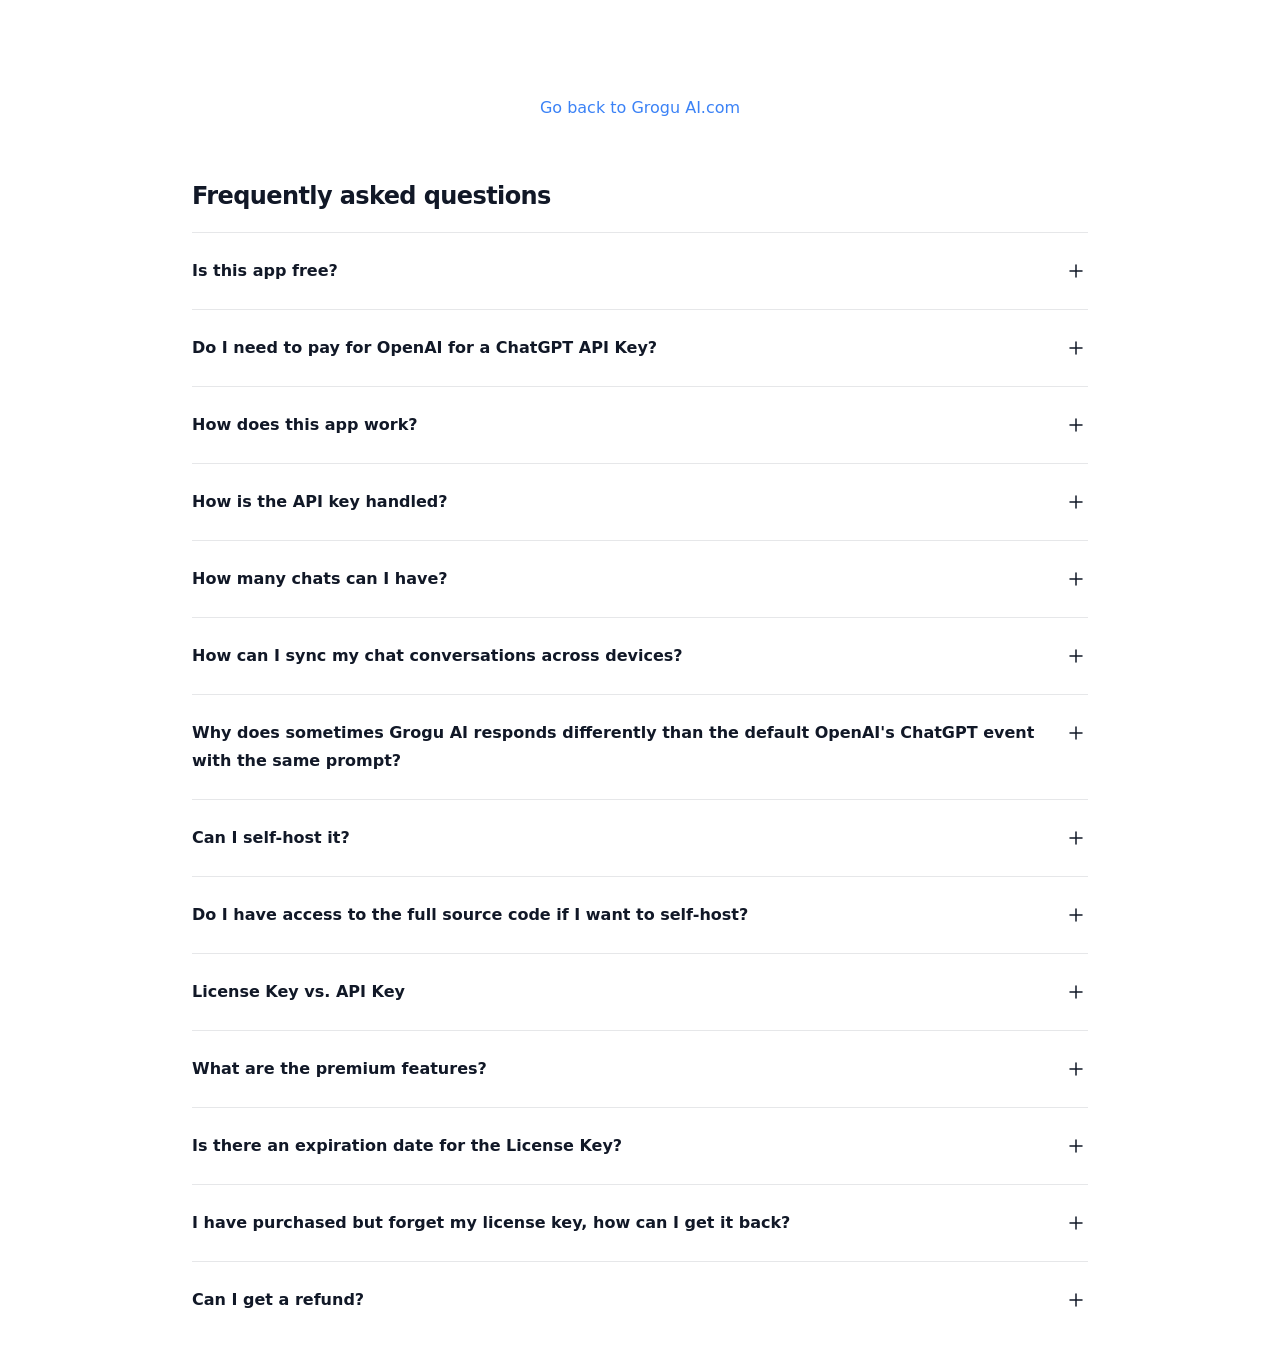
==== commit d5082598: "update Grogu AI text" ====
--- a/faqs.html
+++ b/faqs.html
@@ -1 +1,277 @@
-<!DOCTYPE html><html class="h-full bg-white"><head><meta charSet="utf-8"/><title>Privacy Policy</title><meta name="title" content="TypingMind — A better UI for ChatGPT"/><meta name="description" content="Use ChatGPT with enhanced features like faster response, integrated research tools, prompt library, etc."/><meta property="og:type" content="website"/><meta property="og:url" content="https://typingmind.com/"/><meta property="og:title" content="TypingMind — A better UI for ChatGPT"/><meta property="og:description" content="Use ChatGPT with enhanced features like faster response, integrated research tools, prompt library, etc."/><meta property="og:image" content="https://typingmind.com/poster.png"/><meta property="twitter:card" content="summary_large_image"/><meta property="twitter:url" content="https://typingmind.com/"/><meta property="twitter:title" content="TypingMind — A better UI for ChatGPT"/><meta property="twitter:description" content="Use ChatGPT with enhanced features like faster response, integrated research tools, prompt library, etc."/><meta property="twitter:image" content="https://typingmind.com/poster.png"/><meta name="viewport" content="initial-scale=1, viewport-fit=cover"/><link rel="apple-touch-icon" sizes="152x152" href="/apple-icon-152x152.png"/><link rel="apple-touch-icon" sizes="180x180" href="/apple-icon-180x180.png"/><link rel="icon" type="image/png" sizes="192x192" href="/android-icon-192x192.png"/><link rel="icon" type="image/png" sizes="32x32" href="/favicon-32x32.png"/><link rel="icon" type="image/png" sizes="96x96" href="/favicon-96x96.png"/><link rel="icon" type="image/png" sizes="16x16" href="/favicon-16x16.png"/><link rel="manifest" href="/manifest.json"/><meta name="msapplication-TileColor" content="#ffffff"/><meta name="msapplication-TileImage" content="/ms-icon-144x144.png"/><meta name="theme-color" content="#ffffff"/><meta name="next-head-count" content="25"/><link rel="preload" href="/_next/static/css/171b575410aa240c.css" as="style"/><link rel="stylesheet" href="/_next/static/css/171b575410aa240c.css" data-n-g=""/><noscript data-n-css=""></noscript><script defer="" nomodule="" src="/_next/static/chunks/polyfills-c67a75d1b6f99dc8.js"></script><script src="/_next/static/chunks/webpack-41e4e2d1eb0c0667.js" defer=""></script><script src="/_next/static/chunks/framework-73b8966a3c579ab0.js" defer=""></script><script src="/_next/static/chunks/main-46d7d4518a70ec45.js" defer=""></script><script src="/_next/static/chunks/pages/_app-5fbbe632f30f3ffa.js" defer=""></script><script src="/_next/static/chunks/pages/faqs-4e0dca6d0a93a025.js" defer=""></script><script src="/_next/static/TPPel5Y0nddbW3hP3biga/_buildManifest.js" defer=""></script><script src="/_next/static/TPPel5Y0nddbW3hP3biga/_ssgManifest.js" defer=""></script></head><body class="h-full"><div id="__next"><div class="min-h-screen bg-white"><div class="py-10 "><main><div class="my-10 text-center sticky top-0 bg-white p-4"><a href="/" class="text-blue-500 hover:underline">Go back to TypingMind.com</a></div><div class="px-6"><div class="bg-white"><div class="mx-auto max-w-7xl"><div class="mx-auto max-w-4xl divide-y divide-gray-900/10"><h2 class="text-2xl font-bold leading-10 tracking-tight text-gray-900">Frequently asked questions</h2><dl class="mt-4 space-y-6 divide-y divide-gray-900/10"><div class="pt-6" data-headlessui-state=""><dt><button class="flex w-full items-start justify-between text-left text-gray-900" id="headlessui-disclosure-button-:R26km:" type="button" aria-expanded="false" data-headlessui-state=""><span class="text-base font-semibold leading-7">Is this app free?</span><span class="ml-6 flex h-7 items-center"><svg xmlns="http://www.w3.org/2000/svg" fill="none" viewBox="0 0 24 24" stroke-width="1.5" stroke="currentColor" aria-hidden="true" class="h-6 w-6"><path stroke-linecap="round" stroke-linejoin="round" d="M12 6v12m6-6H6"></path></svg></span></button></dt></div><div class="pt-6" data-headlessui-state=""><dt><button class="flex w-full items-start justify-between text-left text-gray-900" id="headlessui-disclosure-button-:R2akm:" type="button" aria-expanded="false" data-headlessui-state=""><span class="text-base font-semibold leading-7">Do I need to pay for OpenAI for a ChatGPT API Key?</span><span class="ml-6 flex h-7 items-center"><svg xmlns="http://www.w3.org/2000/svg" fill="none" viewBox="0 0 24 24" stroke-width="1.5" stroke="currentColor" aria-hidden="true" class="h-6 w-6"><path stroke-linecap="round" stroke-linejoin="round" d="M12 6v12m6-6H6"></path></svg></span></button></dt></div><div class="pt-6" data-headlessui-state=""><dt><button class="flex w-full items-start justify-between text-left text-gray-900" id="headlessui-disclosure-button-:R2ekm:" type="button" aria-expanded="false" data-headlessui-state=""><span class="text-base font-semibold leading-7">How does this app work?</span><span class="ml-6 flex h-7 items-center"><svg xmlns="http://www.w3.org/2000/svg" fill="none" viewBox="0 0 24 24" stroke-width="1.5" stroke="currentColor" aria-hidden="true" class="h-6 w-6"><path stroke-linecap="round" stroke-linejoin="round" d="M12 6v12m6-6H6"></path></svg></span></button></dt></div><div class="pt-6" data-headlessui-state=""><dt><button class="flex w-full items-start justify-between text-left text-gray-900" id="headlessui-disclosure-button-:R2ikm:" type="button" aria-expanded="false" data-headlessui-state=""><span class="text-base font-semibold leading-7">How is the API key handled?</span><span class="ml-6 flex h-7 items-center"><svg xmlns="http://www.w3.org/2000/svg" fill="none" viewBox="0 0 24 24" stroke-width="1.5" stroke="currentColor" aria-hidden="true" class="h-6 w-6"><path stroke-linecap="round" stroke-linejoin="round" d="M12 6v12m6-6H6"></path></svg></span></button></dt></div><div class="pt-6" data-headlessui-state=""><dt><button class="flex w-full items-start justify-between text-left text-gray-900" id="headlessui-disclosure-button-:R2mkm:" type="button" aria-expanded="false" data-headlessui-state=""><span class="text-base font-semibold leading-7">How many chats can I have?</span><span class="ml-6 flex h-7 items-center"><svg xmlns="http://www.w3.org/2000/svg" fill="none" viewBox="0 0 24 24" stroke-width="1.5" stroke="currentColor" aria-hidden="true" class="h-6 w-6"><path stroke-linecap="round" stroke-linejoin="round" d="M12 6v12m6-6H6"></path></svg></span></button></dt></div><div class="pt-6" data-headlessui-state=""><dt><button class="flex w-full items-start justify-between text-left text-gray-900" id="headlessui-disclosure-button-:R2qkm:" type="button" aria-expanded="false" data-headlessui-state=""><span class="text-base font-semibold leading-7">How can I sync my chat conversations across devices?</span><span class="ml-6 flex h-7 items-center"><svg xmlns="http://www.w3.org/2000/svg" fill="none" viewBox="0 0 24 24" stroke-width="1.5" stroke="currentColor" aria-hidden="true" class="h-6 w-6"><path stroke-linecap="round" stroke-linejoin="round" d="M12 6v12m6-6H6"></path></svg></span></button></dt></div><div class="pt-6" data-headlessui-state=""><dt><button class="flex w-full items-start justify-between text-left text-gray-900" id="headlessui-disclosure-button-:R2ukm:" type="button" aria-expanded="false" data-headlessui-state=""><span class="text-base font-semibold leading-7">Why does sometimes TypingMind responds differently than the default OpenAI&#x27;s ChatGPT event with the same prompt?</span><span class="ml-6 flex h-7 items-center"><svg xmlns="http://www.w3.org/2000/svg" fill="none" viewBox="0 0 24 24" stroke-width="1.5" stroke="currentColor" aria-hidden="true" class="h-6 w-6"><path stroke-linecap="round" stroke-linejoin="round" d="M12 6v12m6-6H6"></path></svg></span></button></dt></div><div class="pt-6" data-headlessui-state=""><dt><button class="flex w-full items-start justify-between text-left text-gray-900" id="headlessui-disclosure-button-:R32km:" type="button" aria-expanded="false" data-headlessui-state=""><span class="text-base font-semibold leading-7">Can I self-host it?</span><span class="ml-6 flex h-7 items-center"><svg xmlns="http://www.w3.org/2000/svg" fill="none" viewBox="0 0 24 24" stroke-width="1.5" stroke="currentColor" aria-hidden="true" class="h-6 w-6"><path stroke-linecap="round" stroke-linejoin="round" d="M12 6v12m6-6H6"></path></svg></span></button></dt></div><div class="pt-6" data-headlessui-state=""><dt><button class="flex w-full items-start justify-between text-left text-gray-900" id="headlessui-disclosure-button-:R36km:" type="button" aria-expanded="false" data-headlessui-state=""><span class="text-base font-semibold leading-7">Do I have access to the full source code if I want to self-host?</span><span class="ml-6 flex h-7 items-center"><svg xmlns="http://www.w3.org/2000/svg" fill="none" viewBox="0 0 24 24" stroke-width="1.5" stroke="currentColor" aria-hidden="true" class="h-6 w-6"><path stroke-linecap="round" stroke-linejoin="round" d="M12 6v12m6-6H6"></path></svg></span></button></dt></div><div class="pt-6" data-headlessui-state=""><dt><button class="flex w-full items-start justify-between text-left text-gray-900" id="headlessui-disclosure-button-:R3akm:" type="button" aria-expanded="false" data-headlessui-state=""><span class="text-base font-semibold leading-7">License Key vs. API Key</span><span class="ml-6 flex h-7 items-center"><svg xmlns="http://www.w3.org/2000/svg" fill="none" viewBox="0 0 24 24" stroke-width="1.5" stroke="currentColor" aria-hidden="true" class="h-6 w-6"><path stroke-linecap="round" stroke-linejoin="round" d="M12 6v12m6-6H6"></path></svg></span></button></dt></div><div class="pt-6" data-headlessui-state=""><dt><button class="flex w-full items-start justify-between text-left text-gray-900" id="headlessui-disclosure-button-:R3ekm:" type="button" aria-expanded="false" data-headlessui-state=""><span class="text-base font-semibold leading-7">What are the premium features?</span><span class="ml-6 flex h-7 items-center"><svg xmlns="http://www.w3.org/2000/svg" fill="none" viewBox="0 0 24 24" stroke-width="1.5" stroke="currentColor" aria-hidden="true" class="h-6 w-6"><path stroke-linecap="round" stroke-linejoin="round" d="M12 6v12m6-6H6"></path></svg></span></button></dt></div><div class="pt-6" data-headlessui-state=""><dt><button class="flex w-full items-start justify-between text-left text-gray-900" id="headlessui-disclosure-button-:R3ikm:" type="button" aria-expanded="false" data-headlessui-state=""><span class="text-base font-semibold leading-7">Is there an expiration date for the License Key?</span><span class="ml-6 flex h-7 items-center"><svg xmlns="http://www.w3.org/2000/svg" fill="none" viewBox="0 0 24 24" stroke-width="1.5" stroke="currentColor" aria-hidden="true" class="h-6 w-6"><path stroke-linecap="round" stroke-linejoin="round" d="M12 6v12m6-6H6"></path></svg></span></button></dt></div><div class="pt-6" data-headlessui-state=""><dt><button class="flex w-full items-start justify-between text-left text-gray-900" id="headlessui-disclosure-button-:R3mkm:" type="button" aria-expanded="false" data-headlessui-state=""><span class="text-base font-semibold leading-7">I have purchased but forget my license key, how can I get it back?</span><span class="ml-6 flex h-7 items-center"><svg xmlns="http://www.w3.org/2000/svg" fill="none" viewBox="0 0 24 24" stroke-width="1.5" stroke="currentColor" aria-hidden="true" class="h-6 w-6"><path stroke-linecap="round" stroke-linejoin="round" d="M12 6v12m6-6H6"></path></svg></span></button></dt></div><div class="pt-6" data-headlessui-state=""><dt><button class="flex w-full items-start justify-between text-left text-gray-900" id="headlessui-disclosure-button-:R3qkm:" type="button" aria-expanded="false" data-headlessui-state=""><span class="text-base font-semibold leading-7">Can I get a refund?</span><span class="ml-6 flex h-7 items-center"><svg xmlns="http://www.w3.org/2000/svg" fill="none" viewBox="0 0 24 24" stroke-width="1.5" stroke="currentColor" aria-hidden="true" class="h-6 w-6"><path stroke-linecap="round" stroke-linejoin="round" d="M12 6v12m6-6H6"></path></svg></span></button></dt></div></dl></div></div></div></div></main></div></div></div><script id="__NEXT_DATA__" type="application/json">{"props":{"pageProps":{}},"page":"/faqs","query":{},"buildId":"TPPel5Y0nddbW3hP3biga","nextExport":true,"autoExport":true,"isFallback":false,"scriptLoader":[]}</script></body></html>+<!DOCTYPE html>
+<html class="h-full bg-white">
+
+<head>
+    <meta charSet="utf-8" />
+    <title>Privacy Policy</title>
+    <meta name="title" content="Grogu AI — A better UI for ChatGPT" />
+    <meta name="description"
+        content="Use ChatGPT with enhanced features like faster response, integrated research tools, prompt library, etc." />
+    <meta property="og:type" content="website" />
+    <meta property="og:url" content="https://typingmind.com/" />
+    <meta property="og:title" content="Grogu AI — A better UI for ChatGPT" />
+    <meta property="og:description"
+        content="Use ChatGPT with enhanced features like faster response, integrated research tools, prompt library, etc." />
+    <meta property="og:image" content="https://typingmind.com/poster.png" />
+    <meta property="twitter:card" content="summary_large_image" />
+    <meta property="twitter:url" content="https://typingmind.com/" />
+    <meta property="twitter:title" content="Grogu AI — A better UI for ChatGPT" />
+    <meta property="twitter:description"
+        content="Use ChatGPT with enhanced features like faster response, integrated research tools, prompt library, etc." />
+    <meta property="twitter:image" content="https://typingmind.com/poster.png" />
+    <meta name="viewport" content="initial-scale=1, viewport-fit=cover" />
+    <link rel="apple-touch-icon" sizes="152x152" href="/apple-icon-152x152.png" />
+    <link rel="apple-touch-icon" sizes="180x180" href="/apple-icon-180x180.png" />
+    <link rel="icon" type="image/png" sizes="192x192" href="/android-icon-192x192.png" />
+    <link rel="icon" type="image/png" sizes="32x32" href="/favicon-32x32.png" />
+    <link rel="icon" type="image/png" sizes="96x96" href="/favicon-96x96.png" />
+    <link rel="icon" type="image/png" sizes="16x16" href="/favicon-16x16.png" />
+    <link rel="manifest" href="/manifest.json" />
+    <meta name="msapplication-TileColor" content="#ffffff" />
+    <meta name="msapplication-TileImage" content="/ms-icon-144x144.png" />
+    <meta name="theme-color" content="#ffffff" />
+    <meta name="next-head-count" content="25" />
+    <link rel="preload" href="/_next/static/css/171b575410aa240c.css" as="style" />
+    <link rel="stylesheet" href="/_next/static/css/171b575410aa240c.css" data-n-g="" /><noscript
+        data-n-css=""></noscript>
+    <script defer="" nomodule="" src="/_next/static/chunks/polyfills-c67a75d1b6f99dc8.js"></script>
+    <script src="/_next/static/chunks/webpack-41e4e2d1eb0c0667.js" defer=""></script>
+    <script src="/_next/static/chunks/framework-73b8966a3c579ab0.js" defer=""></script>
+    <script src="/_next/static/chunks/main-46d7d4518a70ec45.js" defer=""></script>
+    <script src="/_next/static/chunks/pages/_app-5fbbe632f30f3ffa.js" defer=""></script>
+    <script src="/_next/static/chunks/pages/faqs-4e0dca6d0a93a025.js" defer=""></script>
+    <script src="/_next/static/TPPel5Y0nddbW3hP3biga/_buildManifest.js" defer=""></script>
+    <script src="/_next/static/TPPel5Y0nddbW3hP3biga/_ssgManifest.js" defer=""></script>
+</head>
+
+<body class="h-full">
+    <div id="__next">
+        <div class="min-h-screen bg-white">
+            <div class="py-10 ">
+                <main>
+                    <div class="my-10 text-center sticky top-0 bg-white p-4"><a href="/"
+                            class="text-blue-500 hover:underline">Go back to Grogu AI.com</a></div>
+                    <div class="px-6">
+                        <div class="bg-white">
+                            <div class="mx-auto max-w-7xl">
+                                <div class="mx-auto max-w-4xl divide-y divide-gray-900/10">
+                                    <h2 class="text-2xl font-bold leading-10 tracking-tight text-gray-900">Frequently
+                                        asked questions</h2>
+                                    <dl class="mt-4 space-y-6 divide-y divide-gray-900/10">
+                                        <div class="pt-6" data-headlessui-state="">
+                                            <dt><button
+                                                    class="flex w-full items-start justify-between text-left text-gray-900"
+                                                    id="headlessui-disclosure-button-:R26km:" type="button"
+                                                    aria-expanded="false" data-headlessui-state=""><span
+                                                        class="text-base font-semibold leading-7">Is this app
+                                                        free?</span><span class="ml-6 flex h-7 items-center"><svg
+                                                            xmlns="http://www.w3.org/2000/svg" fill="none"
+                                                            viewBox="0 0 24 24" stroke-width="1.5" stroke="currentColor"
+                                                            aria-hidden="true" class="h-6 w-6">
+                                                            <path stroke-linecap="round" stroke-linejoin="round"
+                                                                d="M12 6v12m6-6H6"></path>
+                                                        </svg></span></button></dt>
+                                        </div>
+                                        <div class="pt-6" data-headlessui-state="">
+                                            <dt><button
+                                                    class="flex w-full items-start justify-between text-left text-gray-900"
+                                                    id="headlessui-disclosure-button-:R2akm:" type="button"
+                                                    aria-expanded="false" data-headlessui-state=""><span
+                                                        class="text-base font-semibold leading-7">Do I need to pay for
+                                                        OpenAI for a ChatGPT API Key?</span><span
+                                                        class="ml-6 flex h-7 items-center"><svg
+                                                            xmlns="http://www.w3.org/2000/svg" fill="none"
+                                                            viewBox="0 0 24 24" stroke-width="1.5" stroke="currentColor"
+                                                            aria-hidden="true" class="h-6 w-6">
+                                                            <path stroke-linecap="round" stroke-linejoin="round"
+                                                                d="M12 6v12m6-6H6"></path>
+                                                        </svg></span></button></dt>
+                                        </div>
+                                        <div class="pt-6" data-headlessui-state="">
+                                            <dt><button
+                                                    class="flex w-full items-start justify-between text-left text-gray-900"
+                                                    id="headlessui-disclosure-button-:R2ekm:" type="button"
+                                                    aria-expanded="false" data-headlessui-state=""><span
+                                                        class="text-base font-semibold leading-7">How does this app
+                                                        work?</span><span class="ml-6 flex h-7 items-center"><svg
+                                                            xmlns="http://www.w3.org/2000/svg" fill="none"
+                                                            viewBox="0 0 24 24" stroke-width="1.5" stroke="currentColor"
+                                                            aria-hidden="true" class="h-6 w-6">
+                                                            <path stroke-linecap="round" stroke-linejoin="round"
+                                                                d="M12 6v12m6-6H6"></path>
+                                                        </svg></span></button></dt>
+                                        </div>
+                                        <div class="pt-6" data-headlessui-state="">
+                                            <dt><button
+                                                    class="flex w-full items-start justify-between text-left text-gray-900"
+                                                    id="headlessui-disclosure-button-:R2ikm:" type="button"
+                                                    aria-expanded="false" data-headlessui-state=""><span
+                                                        class="text-base font-semibold leading-7">How is the API key
+                                                        handled?</span><span class="ml-6 flex h-7 items-center"><svg
+                                                            xmlns="http://www.w3.org/2000/svg" fill="none"
+                                                            viewBox="0 0 24 24" stroke-width="1.5" stroke="currentColor"
+                                                            aria-hidden="true" class="h-6 w-6">
+                                                            <path stroke-linecap="round" stroke-linejoin="round"
+                                                                d="M12 6v12m6-6H6"></path>
+                                                        </svg></span></button></dt>
+                                        </div>
+                                        <div class="pt-6" data-headlessui-state="">
+                                            <dt><button
+                                                    class="flex w-full items-start justify-between text-left text-gray-900"
+                                                    id="headlessui-disclosure-button-:R2mkm:" type="button"
+                                                    aria-expanded="false" data-headlessui-state=""><span
+                                                        class="text-base font-semibold leading-7">How many chats can I
+                                                        have?</span><span class="ml-6 flex h-7 items-center"><svg
+                                                            xmlns="http://www.w3.org/2000/svg" fill="none"
+                                                            viewBox="0 0 24 24" stroke-width="1.5" stroke="currentColor"
+                                                            aria-hidden="true" class="h-6 w-6">
+                                                            <path stroke-linecap="round" stroke-linejoin="round"
+                                                                d="M12 6v12m6-6H6"></path>
+                                                        </svg></span></button></dt>
+                                        </div>
+                                        <div class="pt-6" data-headlessui-state="">
+                                            <dt><button
+                                                    class="flex w-full items-start justify-between text-left text-gray-900"
+                                                    id="headlessui-disclosure-button-:R2qkm:" type="button"
+                                                    aria-expanded="false" data-headlessui-state=""><span
+                                                        class="text-base font-semibold leading-7">How can I sync my chat
+                                                        conversations across devices?</span><span
+                                                        class="ml-6 flex h-7 items-center"><svg
+                                                            xmlns="http://www.w3.org/2000/svg" fill="none"
+                                                            viewBox="0 0 24 24" stroke-width="1.5" stroke="currentColor"
+                                                            aria-hidden="true" class="h-6 w-6">
+                                                            <path stroke-linecap="round" stroke-linejoin="round"
+                                                                d="M12 6v12m6-6H6"></path>
+                                                        </svg></span></button></dt>
+                                        </div>
+                                        <div class="pt-6" data-headlessui-state="">
+                                            <dt><button
+                                                    class="flex w-full items-start justify-between text-left text-gray-900"
+                                                    id="headlessui-disclosure-button-:R2ukm:" type="button"
+                                                    aria-expanded="false" data-headlessui-state=""><span
+                                                        class="text-base font-semibold leading-7">Why does sometimes
+                                                        Grogu AI responds differently than the default OpenAI&#x27;s
+                                                        ChatGPT event with the same prompt?</span><span
+                                                        class="ml-6 flex h-7 items-center"><svg
+                                                            xmlns="http://www.w3.org/2000/svg" fill="none"
+                                                            viewBox="0 0 24 24" stroke-width="1.5" stroke="currentColor"
+                                                            aria-hidden="true" class="h-6 w-6">
+                                                            <path stroke-linecap="round" stroke-linejoin="round"
+                                                                d="M12 6v12m6-6H6"></path>
+                                                        </svg></span></button></dt>
+                                        </div>
+                                        <div class="pt-6" data-headlessui-state="">
+                                            <dt><button
+                                                    class="flex w-full items-start justify-between text-left text-gray-900"
+                                                    id="headlessui-disclosure-button-:R32km:" type="button"
+                                                    aria-expanded="false" data-headlessui-state=""><span
+                                                        class="text-base font-semibold leading-7">Can I self-host
+                                                        it?</span><span class="ml-6 flex h-7 items-center"><svg
+                                                            xmlns="http://www.w3.org/2000/svg" fill="none"
+                                                            viewBox="0 0 24 24" stroke-width="1.5" stroke="currentColor"
+                                                            aria-hidden="true" class="h-6 w-6">
+                                                            <path stroke-linecap="round" stroke-linejoin="round"
+                                                                d="M12 6v12m6-6H6"></path>
+                                                        </svg></span></button></dt>
+                                        </div>
+                                        <div class="pt-6" data-headlessui-state="">
+                                            <dt><button
+                                                    class="flex w-full items-start justify-between text-left text-gray-900"
+                                                    id="headlessui-disclosure-button-:R36km:" type="button"
+                                                    aria-expanded="false" data-headlessui-state=""><span
+                                                        class="text-base font-semibold leading-7">Do I have access to
+                                                        the full source code if I want to self-host?</span><span
+                                                        class="ml-6 flex h-7 items-center"><svg
+                                                            xmlns="http://www.w3.org/2000/svg" fill="none"
+                                                            viewBox="0 0 24 24" stroke-width="1.5" stroke="currentColor"
+                                                            aria-hidden="true" class="h-6 w-6">
+                                                            <path stroke-linecap="round" stroke-linejoin="round"
+                                                                d="M12 6v12m6-6H6"></path>
+                                                        </svg></span></button></dt>
+                                        </div>
+                                        <div class="pt-6" data-headlessui-state="">
+                                            <dt><button
+                                                    class="flex w-full items-start justify-between text-left text-gray-900"
+                                                    id="headlessui-disclosure-button-:R3akm:" type="button"
+                                                    aria-expanded="false" data-headlessui-state=""><span
+                                                        class="text-base font-semibold leading-7">License Key vs. API
+                                                        Key</span><span class="ml-6 flex h-7 items-center"><svg
+                                                            xmlns="http://www.w3.org/2000/svg" fill="none"
+                                                            viewBox="0 0 24 24" stroke-width="1.5" stroke="currentColor"
+                                                            aria-hidden="true" class="h-6 w-6">
+                                                            <path stroke-linecap="round" stroke-linejoin="round"
+                                                                d="M12 6v12m6-6H6"></path>
+                                                        </svg></span></button></dt>
+                                        </div>
+                                        <div class="pt-6" data-headlessui-state="">
+                                            <dt><button
+                                                    class="flex w-full items-start justify-between text-left text-gray-900"
+                                                    id="headlessui-disclosure-button-:R3ekm:" type="button"
+                                                    aria-expanded="false" data-headlessui-state=""><span
+                                                        class="text-base font-semibold leading-7">What are the premium
+                                                        features?</span><span class="ml-6 flex h-7 items-center"><svg
+                                                            xmlns="http://www.w3.org/2000/svg" fill="none"
+                                                            viewBox="0 0 24 24" stroke-width="1.5" stroke="currentColor"
+                                                            aria-hidden="true" class="h-6 w-6">
+                                                            <path stroke-linecap="round" stroke-linejoin="round"
+                                                                d="M12 6v12m6-6H6"></path>
+                                                        </svg></span></button></dt>
+                                        </div>
+                                        <div class="pt-6" data-headlessui-state="">
+                                            <dt><button
+                                                    class="flex w-full items-start justify-between text-left text-gray-900"
+                                                    id="headlessui-disclosure-button-:R3ikm:" type="button"
+                                                    aria-expanded="false" data-headlessui-state=""><span
+                                                        class="text-base font-semibold leading-7">Is there an expiration
+                                                        date for the License Key?</span><span
+                                                        class="ml-6 flex h-7 items-center"><svg
+                                                            xmlns="http://www.w3.org/2000/svg" fill="none"
+                                                            viewBox="0 0 24 24" stroke-width="1.5" stroke="currentColor"
+                                                            aria-hidden="true" class="h-6 w-6">
+                                                            <path stroke-linecap="round" stroke-linejoin="round"
+                                                                d="M12 6v12m6-6H6"></path>
+                                                        </svg></span></button></dt>
+                                        </div>
+                                        <div class="pt-6" data-headlessui-state="">
+                                            <dt><button
+                                                    class="flex w-full items-start justify-between text-left text-gray-900"
+                                                    id="headlessui-disclosure-button-:R3mkm:" type="button"
+                                                    aria-expanded="false" data-headlessui-state=""><span
+                                                        class="text-base font-semibold leading-7">I have purchased but
+                                                        forget my license key, how can I get it back?</span><span
+                                                        class="ml-6 flex h-7 items-center"><svg
+                                                            xmlns="http://www.w3.org/2000/svg" fill="none"
+                                                            viewBox="0 0 24 24" stroke-width="1.5" stroke="currentColor"
+                                                            aria-hidden="true" class="h-6 w-6">
+                                                            <path stroke-linecap="round" stroke-linejoin="round"
+                                                                d="M12 6v12m6-6H6"></path>
+                                                        </svg></span></button></dt>
+                                        </div>
+                                        <div class="pt-6" data-headlessui-state="">
+                                            <dt><button
+                                                    class="flex w-full items-start justify-between text-left text-gray-900"
+                                                    id="headlessui-disclosure-button-:R3qkm:" type="button"
+                                                    aria-expanded="false" data-headlessui-state=""><span
+                                                        class="text-base font-semibold leading-7">Can I get a
+                                                        refund?</span><span class="ml-6 flex h-7 items-center"><svg
+                                                            xmlns="http://www.w3.org/2000/svg" fill="none"
+                                                            viewBox="0 0 24 24" stroke-width="1.5" stroke="currentColor"
+                                                            aria-hidden="true" class="h-6 w-6">
+                                                            <path stroke-linecap="round" stroke-linejoin="round"
+                                                                d="M12 6v12m6-6H6"></path>
+                                                        </svg></span></button></dt>
+                                        </div>
+                                    </dl>
+                                </div>
+                            </div>
+                        </div>
+                    </div>
+                </main>
+            </div>
+        </div>
+    </div>
+    <script id="__NEXT_DATA__"
+        type="application/json">{"props":{"pageProps":{}},"page":"/faqs","query":{},"buildId":"TPPel5Y0nddbW3hP3biga","nextExport":true,"autoExport":true,"isFallback":false,"scriptLoader":[]}</script>
+</body>
+
+</html>
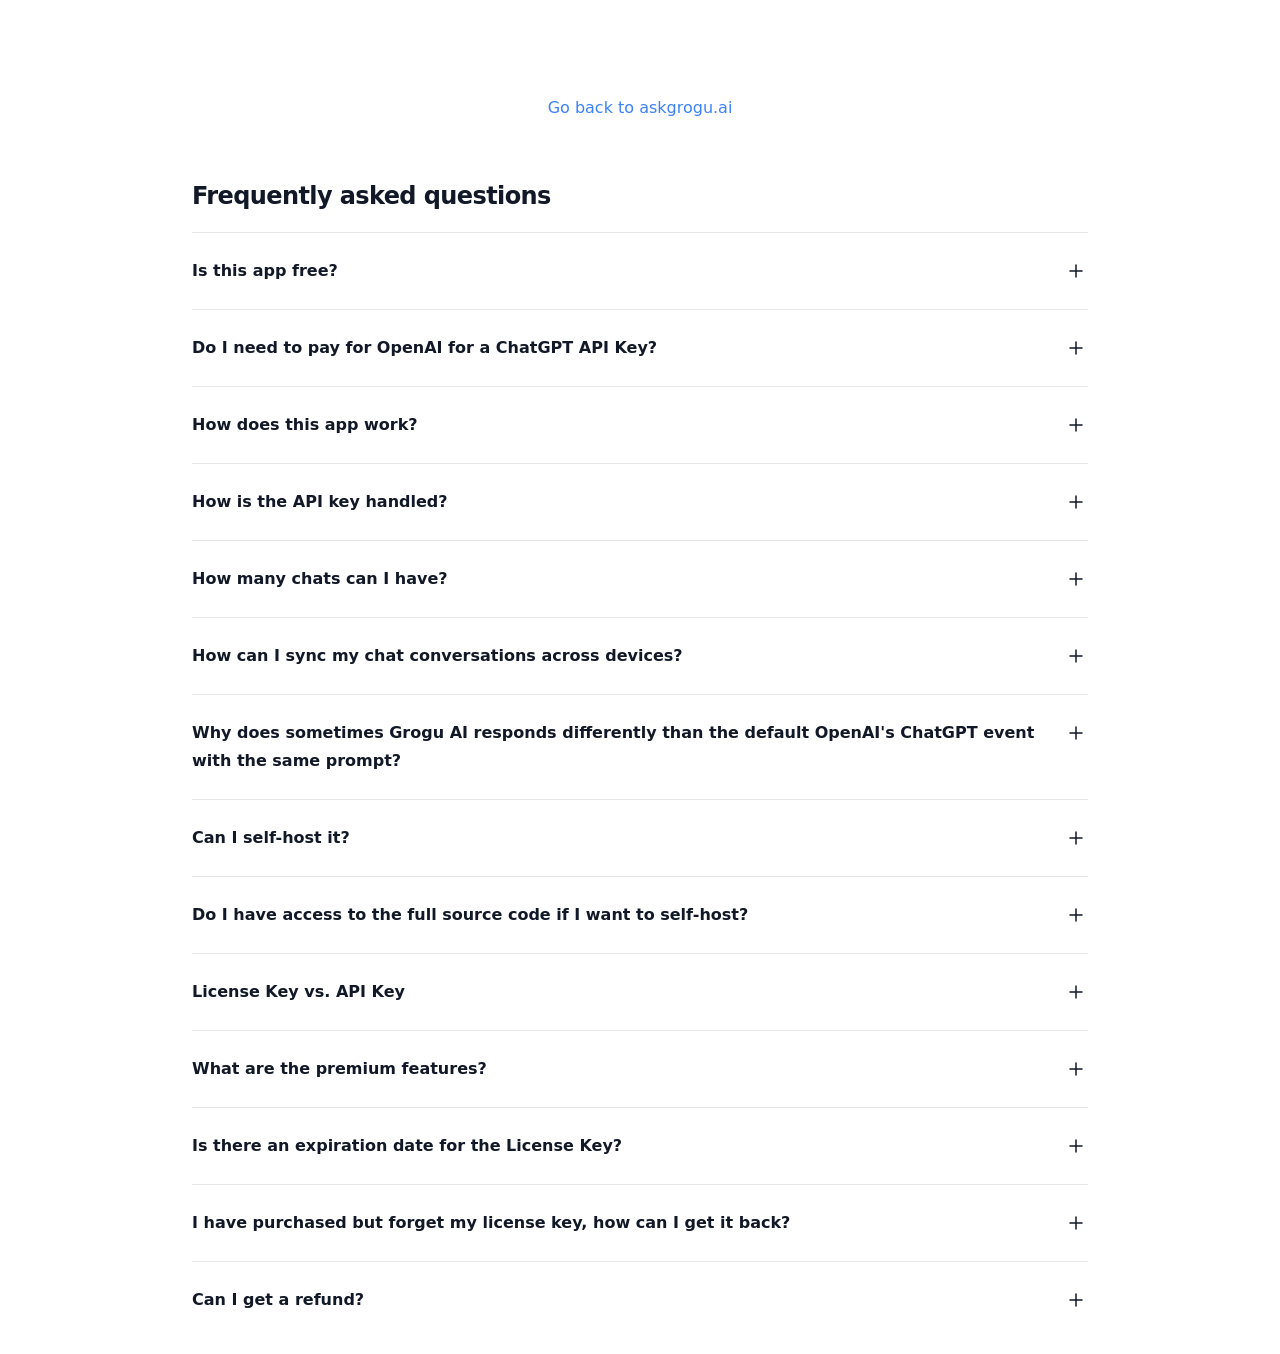
==== commit 6826a192: "update askgrogu.ai host" ====
--- a/faqs.html
+++ b/faqs.html
@@ -8,17 +8,17 @@
     <meta name="description"
         content="Use ChatGPT with enhanced features like faster response, integrated research tools, prompt library, etc." />
     <meta property="og:type" content="website" />
-    <meta property="og:url" content="https://typingmind.com/" />
+    <meta property="og:url" content="https://askgrogu.ai/" />
     <meta property="og:title" content="Grogu AI — A better UI for ChatGPT" />
     <meta property="og:description"
         content="Use ChatGPT with enhanced features like faster response, integrated research tools, prompt library, etc." />
-    <meta property="og:image" content="https://typingmind.com/poster.png" />
+    <meta property="og:image" content="https://askgrogu.ai/poster.png" />
     <meta property="twitter:card" content="summary_large_image" />
-    <meta property="twitter:url" content="https://typingmind.com/" />
+    <meta property="twitter:url" content="https://askgrogu.ai/" />
     <meta property="twitter:title" content="Grogu AI — A better UI for ChatGPT" />
     <meta property="twitter:description"
         content="Use ChatGPT with enhanced features like faster response, integrated research tools, prompt library, etc." />
-    <meta property="twitter:image" content="https://typingmind.com/poster.png" />
+    <meta property="twitter:image" content="https://askgrogu.ai/poster.png" />
     <meta name="viewport" content="initial-scale=1, viewport-fit=cover" />
     <link rel="apple-touch-icon" sizes="152x152" href="/apple-icon-152x152.png" />
     <link rel="apple-touch-icon" sizes="180x180" href="/apple-icon-180x180.png" />
@@ -50,7 +50,7 @@
             <div class="py-10 ">
                 <main>
                     <div class="my-10 text-center sticky top-0 bg-white p-4"><a href="/"
-                            class="text-blue-500 hover:underline">Go back to Grogu AI.com</a></div>
+                            class="text-blue-500 hover:underline">Go back to askgrogu.ai</a></div>
                     <div class="px-6">
                         <div class="bg-white">
                             <div class="mx-auto max-w-7xl">
